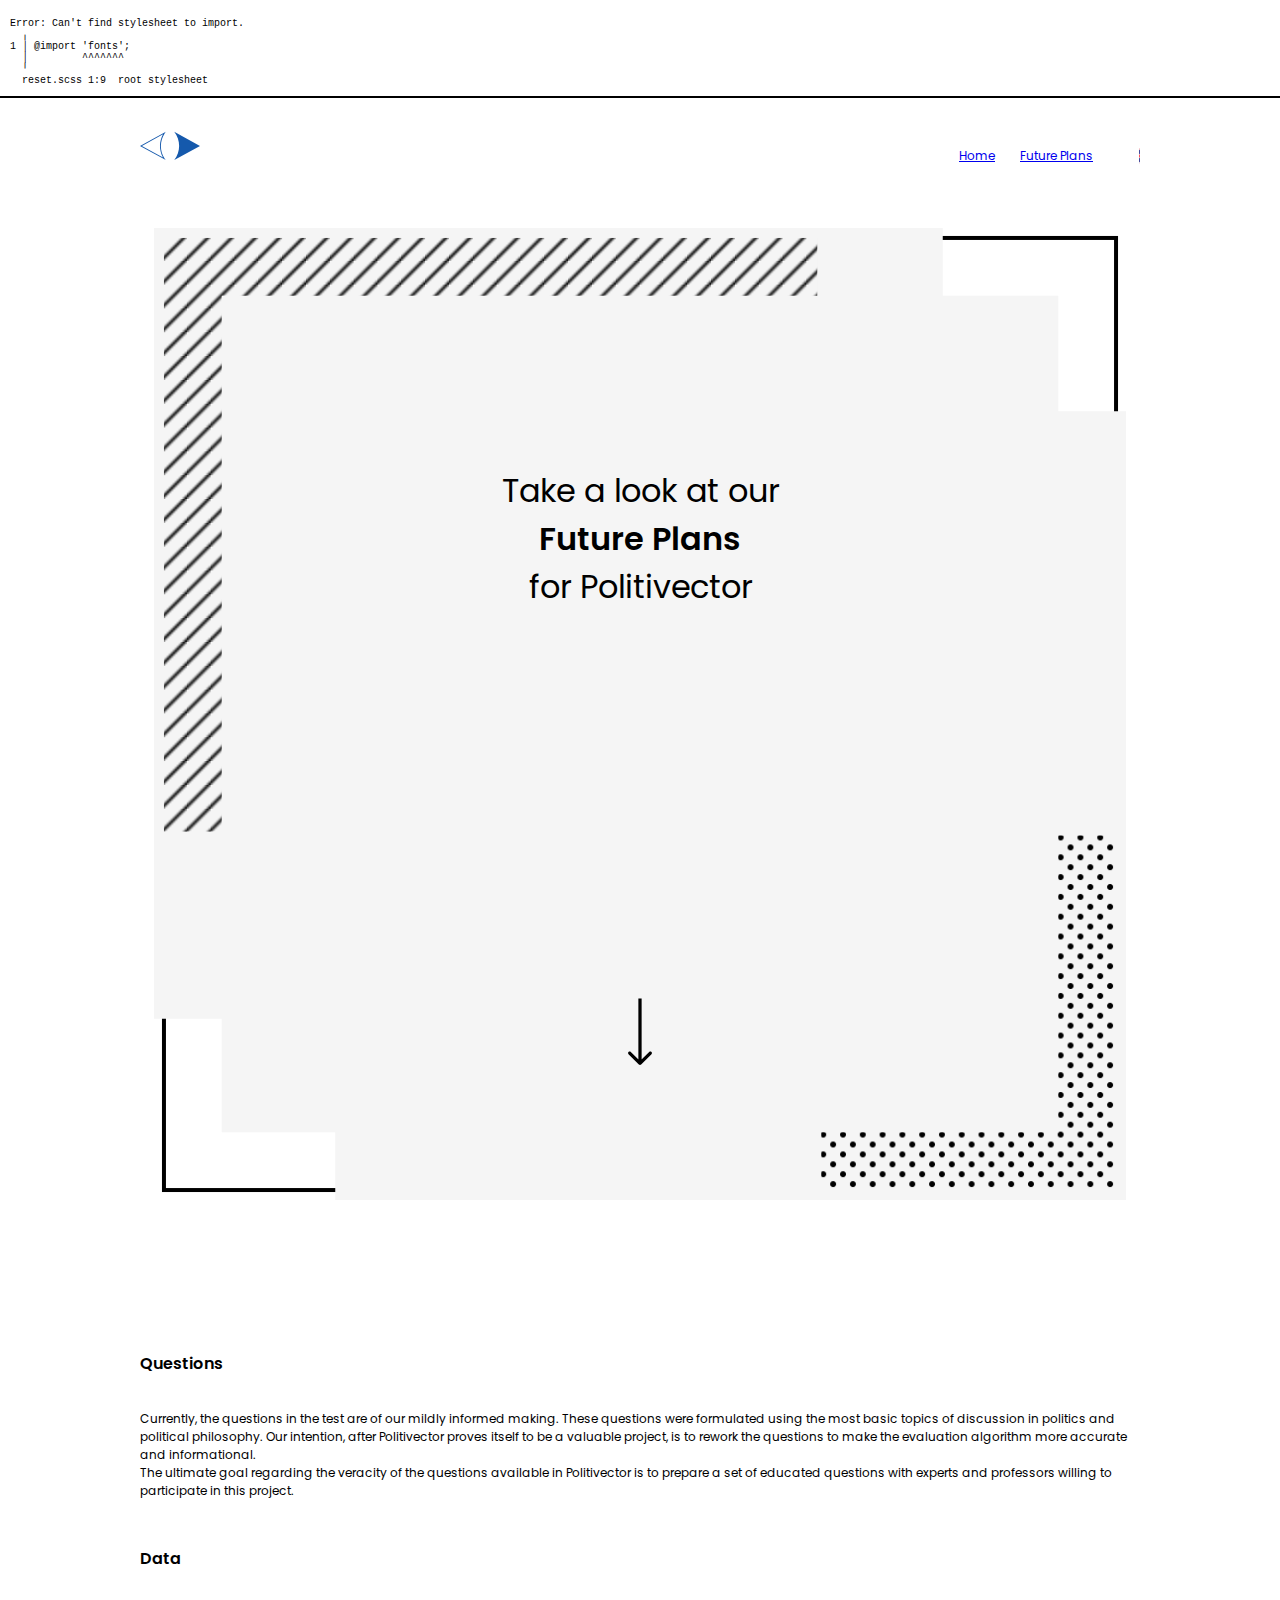
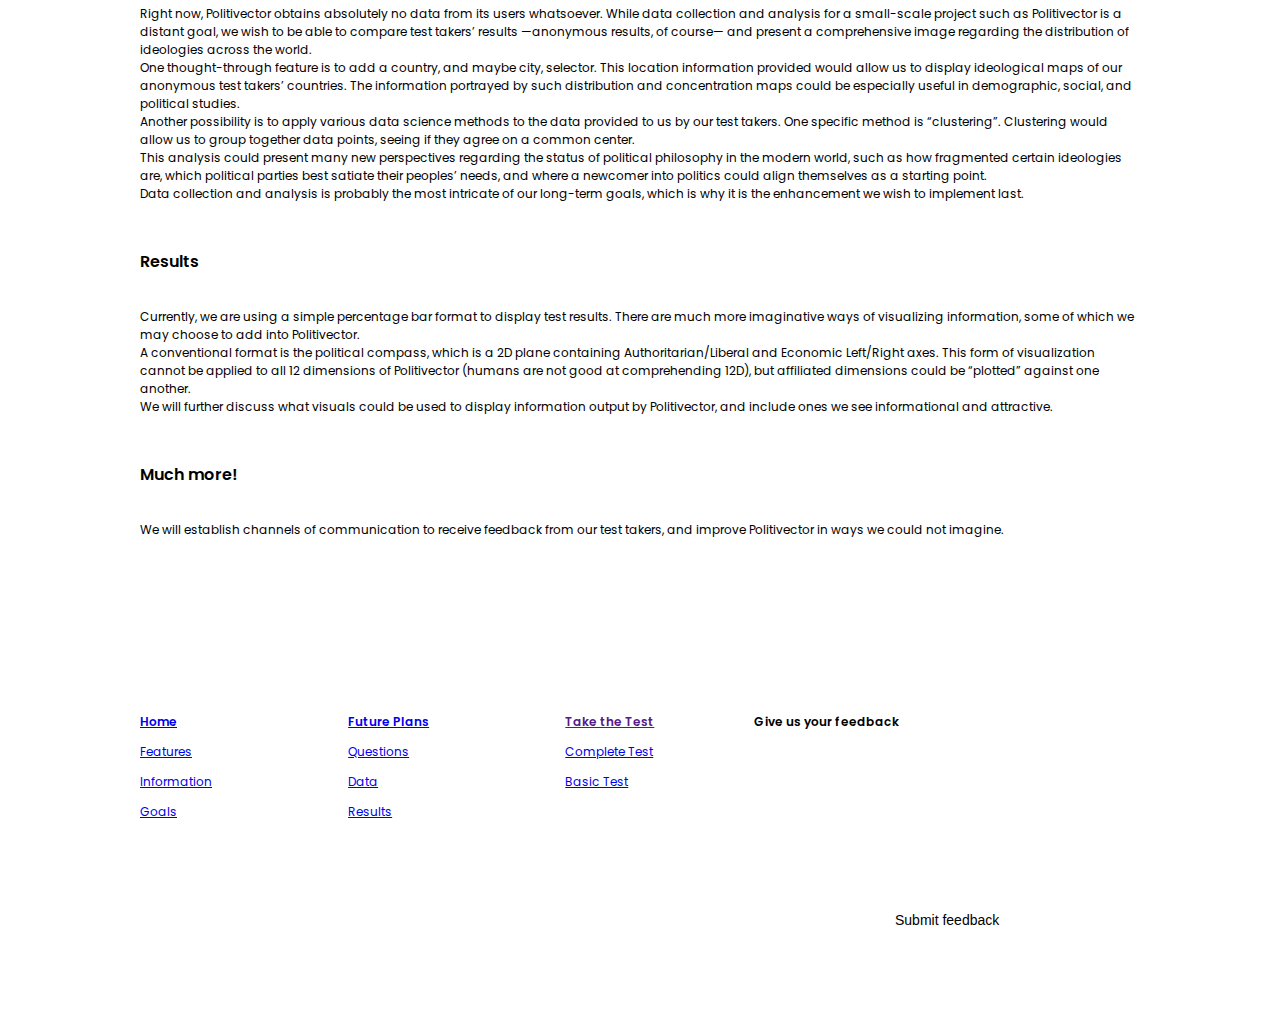
==== plans.html @ b2654b66 "Added HTML files" ====
<!DOCTYPE html>
<html lang="en">
<head>
    <meta charset="UTF-8">
    <title>Politivector</title>
    
    <link rel="stylesheet" href="reset.css">
    <link rel="stylesheet" href="fonts.css">
    <link rel="stylesheet" href="plans.css">
    
    <script src="/scripts/util.js" type="text/javascript"></script>
    <script src="/scripts/language.js" type="text/javascript"></script>
    <script src="/scripts/menu.js" type="text/javascript"></script>
    <script src="/scripts/footer.js" type="text/javascript"></script>
    <script src="/scripts/plans.js" type="text/javascript" defer></script>
</head>
<body>
    <div class="grid-container">
        <header id="nav"></header>
        <nav id="menu"></nav>
        <div id="banner"></div>
        <div id="content"></div>
    </div>
    <footer></footer>
</body>
</html>
---- fonts.css ----
@import url("https://fonts.googleapis.com/css2?family=Poppins:wght@400;600&display=swap");
:root {
  /* Font rules */
  --font-family: "Poppins", sans-serif;
  font-size: 62.5%;
  --fw-regular: 400;
  --fw-semibold: 600;
  color: var(--clr-text-primary);
  font-family: var(--font-family);
  --fs-nav: 1.0rem;
  --fs-body: 1.2rem;
  --fs-button: 1.2rem;
  --fs-quaternary: 1.4rem;
  --fs-tertiary: 1.6rem;
  --fs-secondary: 1.4rem;
  --fs-primary: 2.1rem;
  --fs-404: 9.0rem;
}
@media screen and (min-width: 370px) {
  :root {
    --fs-nav: 1.2rem;
    --fs-body: 1.35rem;
    --fs-button: 1.35rem;
    --fs-quaternary: 1.6rem;
    --fs-tertiary: 1.8rem;
    --fs-secondary: 1.6rem;
    --fs-primary: 2.5rem;
    --fs-404: 9.0rem;
  }
}
@media screen and (min-width: 400px) {
  :root {
    --fs-nav: 1.2rem;
    --fs-body: 1.5rem;
    --fs-button: 1.5rem;
    --fs-quaternary: 1.8rem;
    --fs-tertiary: 2.1rem;
    --fs-secondary: 1.75rem;
    --fs-primary: 2.75rem;
    --fs-404: 9.0rem;
  }
}
@media screen and (min-width: 750px) {
  :root {
    --fs-nav: 1.2rem;
    --fs-body: 1.2rem;
    --fs-button: 1.4rem;
    --fs-quaternary: 1.6rem;
    --fs-tertiary: 1.8rem;
    --fs-secondary: 1.6rem;
    --fs-primary: 3.2rem;
    --fs-404: 9.0rem;
  }
}

.semi-bold {
  font-weight: var(--fw-semibold);
}

.section-title {
  font-size: var(--fs-tertiary);
}

/*# sourceMappingURL=fonts.css.map */
---- plans.css ----
@import "/stylesheets/buttons.css";
@import "/stylesheets/footer.css";
@import "/stylesheets/menu.css";
@import "/stylesheets/nav.css";
@import "/stylesheets/plans/banner.css";
@import "/stylesheets/plans/content.css";
body {
  margin: 8px 0 0;
}

.grid-container {
  top: 0;
  margin-left: auto;
  margin-right: auto;
  width: 90%;
  max-width: 1000px;
  display: grid;
  grid-template-columns: 20% 20% 20% 20% 20%;
}

#nav,
#menu,
#banner,
#content {
  grid-column: 1/span 5;
}

#nav {
  order: 0;
  height: 10vh;
  min-height: 50px;
  max-height: 75px;
}

#menu {
  overflow: clip;
  order: 1;
  transition: height 300ms ease-in-out;
}

#banner {
  order: 2;
  height: 80vh;
  min-height: 200px;
  max-height: 700px;
  margin: 2.5vh 0 7.5vh 0;
  background: url("/assets/plans/mobile/banner.svg") center no-repeat;
  background-size: contain;
}

#content {
  order: 3;
  height: auto;
  margin-bottom: 10vh;
}

footer {
  height: 80vh;
  min-height: 300px;
  max-height: 600px;
}

@media screen and (min-width: 50em) {
  #nav {
    grid-column: 1/span 1;
    height: 10vh;
  }
  #menu {
    grid-column: 2/span 4;
    height: 10vh;
    min-height: 50px;
    max-height: 75px;
    transition: none;
  }
  #banner {
    grid-column: 1/span 5;
    height: 70vh;
    margin: 5vh 0 15vh 0;
    background-image: url("/assets/plans/desktop/banner.svg");
  }
  footer {
    height: auto;
  }
}

/*# sourceMappingURL=plans.css.map */
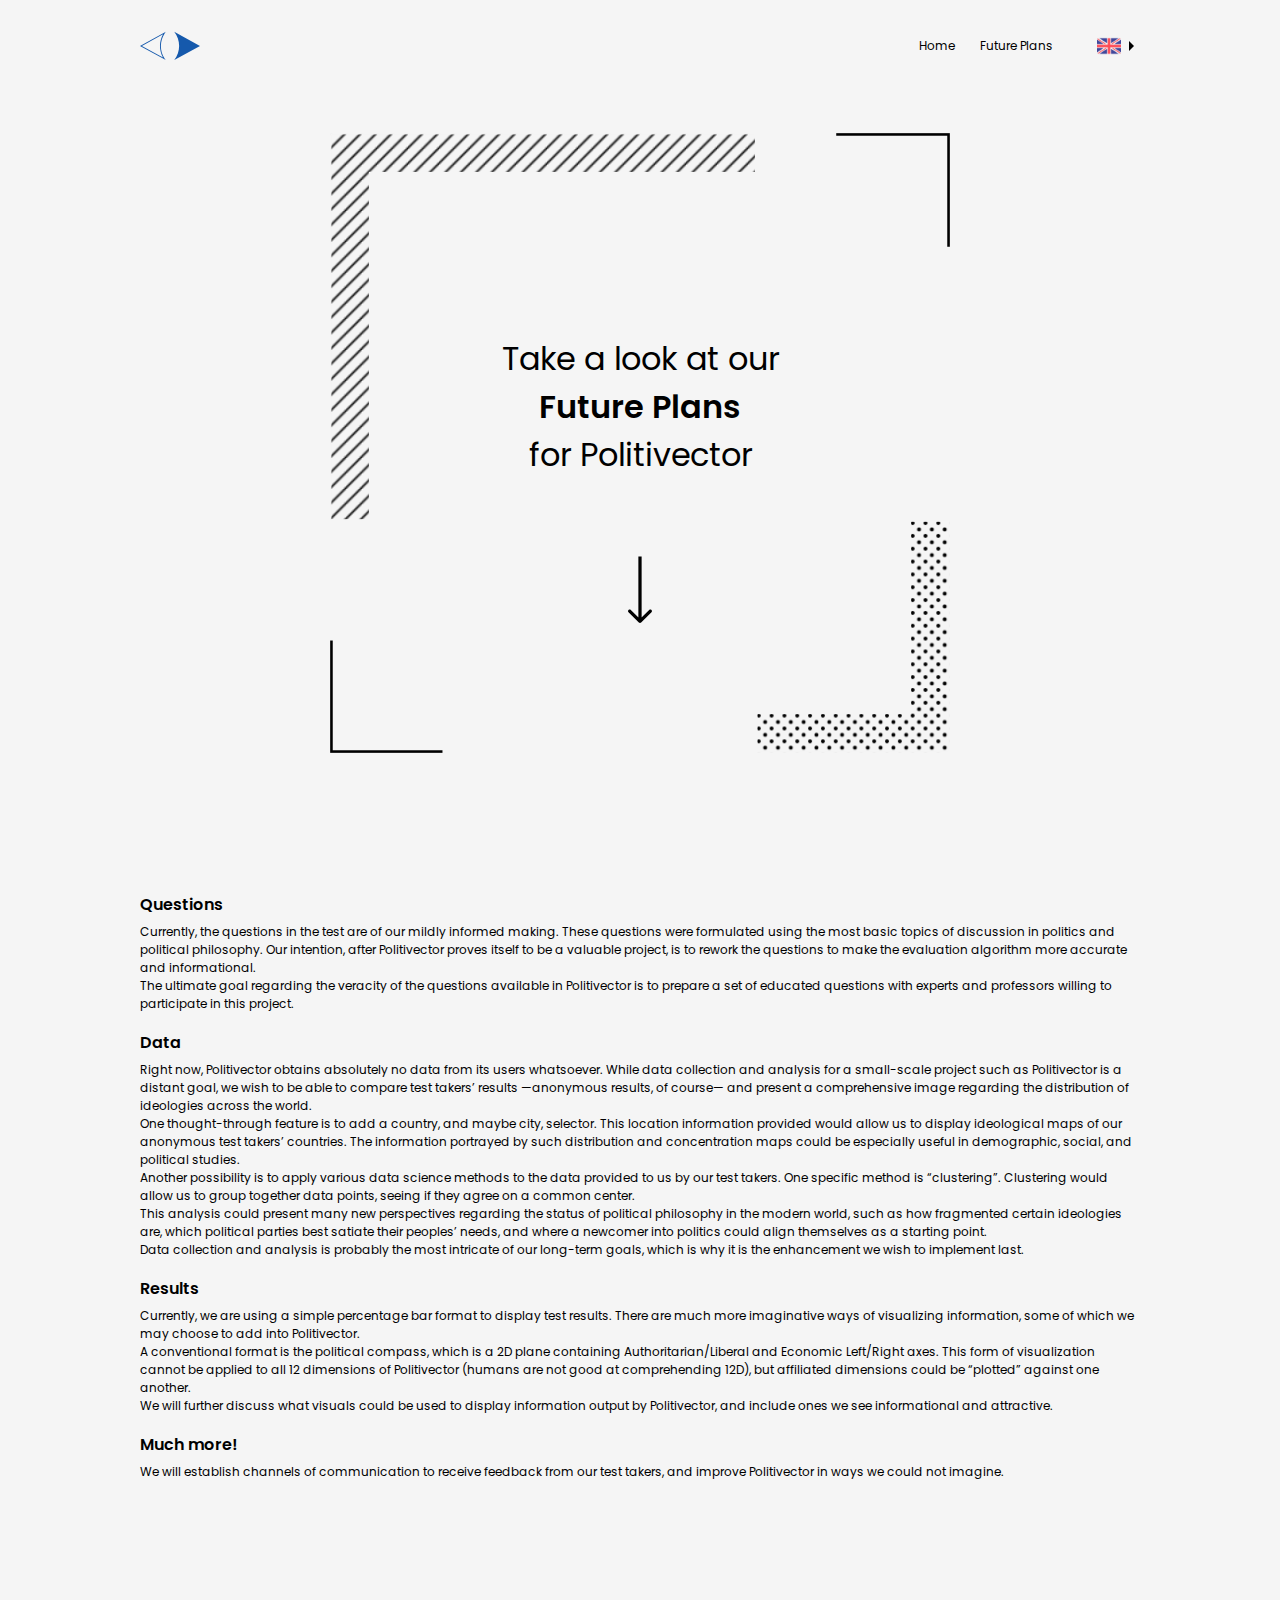
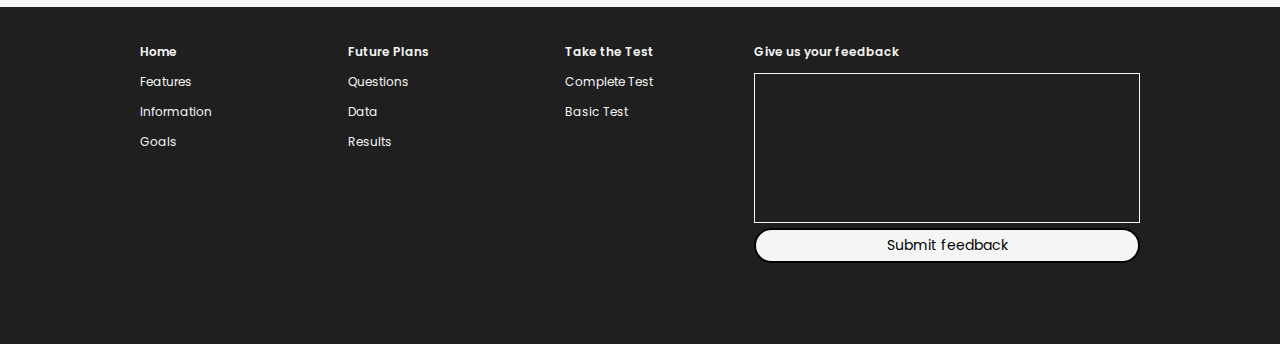
==== commit 19ec0b7a: "Changed file structure" ====
--- a/plans.html
+++ b/plans.html
@@ -4,9 +4,9 @@
     <meta charset="UTF-8">
     <title>Politivector</title>
     
-    <link rel="stylesheet" href="reset.css">
-    <link rel="stylesheet" href="fonts.css">
-    <link rel="stylesheet" href="plans.css">
+    <link rel="stylesheet" href="stylesheets/reset.css">
+    <link rel="stylesheet" href="stylesheets/fonts.css">
+    <link rel="stylesheet" href="/stylesheets/plans/plans.css">
     
     <script src="/scripts/util.js" type="text/javascript"></script>
     <script src="/scripts/language.js" type="text/javascript"></script>
--- a/stylesheets/fonts.css
+++ b/stylesheets/fonts.css
@@ -0,0 +1,64 @@
+@import url("https://fonts.googleapis.com/css2?family=Poppins:wght@400;600&display=swap");
+:root {
+  /* Font rules */
+  --font-family: "Poppins", sans-serif;
+  font-size: 62.5%;
+  --fw-regular: 400;
+  --fw-semibold: 600;
+  color: var(--clr-text-primary);
+  font-family: var(--font-family);
+  --fs-nav: 1.0rem;
+  --fs-body: 1.2rem;
+  --fs-button: 1.2rem;
+  --fs-quaternary: 1.4rem;
+  --fs-tertiary: 1.6rem;
+  --fs-secondary: 1.4rem;
+  --fs-primary: 2.1rem;
+  --fs-404: 9.0rem;
+}
+@media screen and (min-width: 370px) {
+  :root {
+    --fs-nav: 1.2rem;
+    --fs-body: 1.35rem;
+    --fs-button: 1.35rem;
+    --fs-quaternary: 1.6rem;
+    --fs-tertiary: 1.8rem;
+    --fs-secondary: 1.6rem;
+    --fs-primary: 2.5rem;
+    --fs-404: 9.0rem;
+  }
+}
+@media screen and (min-width: 400px) {
+  :root {
+    --fs-nav: 1.2rem;
+    --fs-body: 1.5rem;
+    --fs-button: 1.5rem;
+    --fs-quaternary: 1.8rem;
+    --fs-tertiary: 2.1rem;
+    --fs-secondary: 1.75rem;
+    --fs-primary: 2.75rem;
+    --fs-404: 9.0rem;
+  }
+}
+@media screen and (min-width: 750px) {
+  :root {
+    --fs-nav: 1.2rem;
+    --fs-body: 1.2rem;
+    --fs-button: 1.4rem;
+    --fs-quaternary: 1.6rem;
+    --fs-tertiary: 1.8rem;
+    --fs-secondary: 1.6rem;
+    --fs-primary: 3.2rem;
+    --fs-404: 9.0rem;
+  }
+}
+
+.semi-bold {
+  font-weight: var(--fw-semibold);
+}
+
+.section-title {
+  font-size: var(--fs-tertiary);
+}
+
+/*# sourceMappingURL=fonts.css.map */
--- a/stylesheets/plans/plans.css
+++ b/stylesheets/plans/plans.css
@@ -0,0 +1,86 @@
+@import "/stylesheets/components/buttons.css";
+@import "/stylesheets/components/footer.css";
+@import "/stylesheets/components/menu.css";
+@import "/stylesheets/components/nav.css";
+@import "/stylesheets/plans/banner.css";
+@import "/stylesheets/plans/content.css";
+body {
+  margin: 8px 0 0;
+}
+
+.grid-container {
+  top: 0;
+  margin-left: auto;
+  margin-right: auto;
+  width: 90%;
+  max-width: 1000px;
+  display: grid;
+  grid-template-columns: 20% 20% 20% 20% 20%;
+}
+
+#nav,
+#menu,
+#banner,
+#content {
+  grid-column: 1/span 5;
+}
+
+#nav {
+  order: 0;
+  height: 10vh;
+  min-height: 50px;
+  max-height: 75px;
+}
+
+#menu {
+  overflow: clip;
+  order: 1;
+  transition: height 300ms ease-in-out;
+}
+
+#banner {
+  order: 2;
+  height: 80vh;
+  min-height: 200px;
+  max-height: 700px;
+  margin: 2.5vh 0 7.5vh 0;
+  background: url("/assets/plans/mobile/banner.svg") center no-repeat;
+  background-size: contain;
+}
+
+#content {
+  order: 3;
+  height: auto;
+  margin-bottom: 10vh;
+}
+
+footer {
+  height: 80vh;
+  min-height: 300px;
+  max-height: 600px;
+}
+
+@media screen and (min-width: 50em) {
+  #nav {
+    grid-column: 1/span 1;
+    height: 10vh;
+  }
+  #menu {
+    grid-column: 2/span 4;
+    height: 10vh;
+    min-height: 50px;
+    max-height: 75px;
+    transition: none;
+  }
+  #banner {
+    grid-column: 1/span 5;
+    height: 70vh;
+    margin: 5vh 0 15vh 0;
+    background-image: url("/assets/plans/desktop/banner.svg");
+  }
+  footer {
+    height: auto;
+  }
+}
+
+/*# sourceMappingURL=plans.css.map */
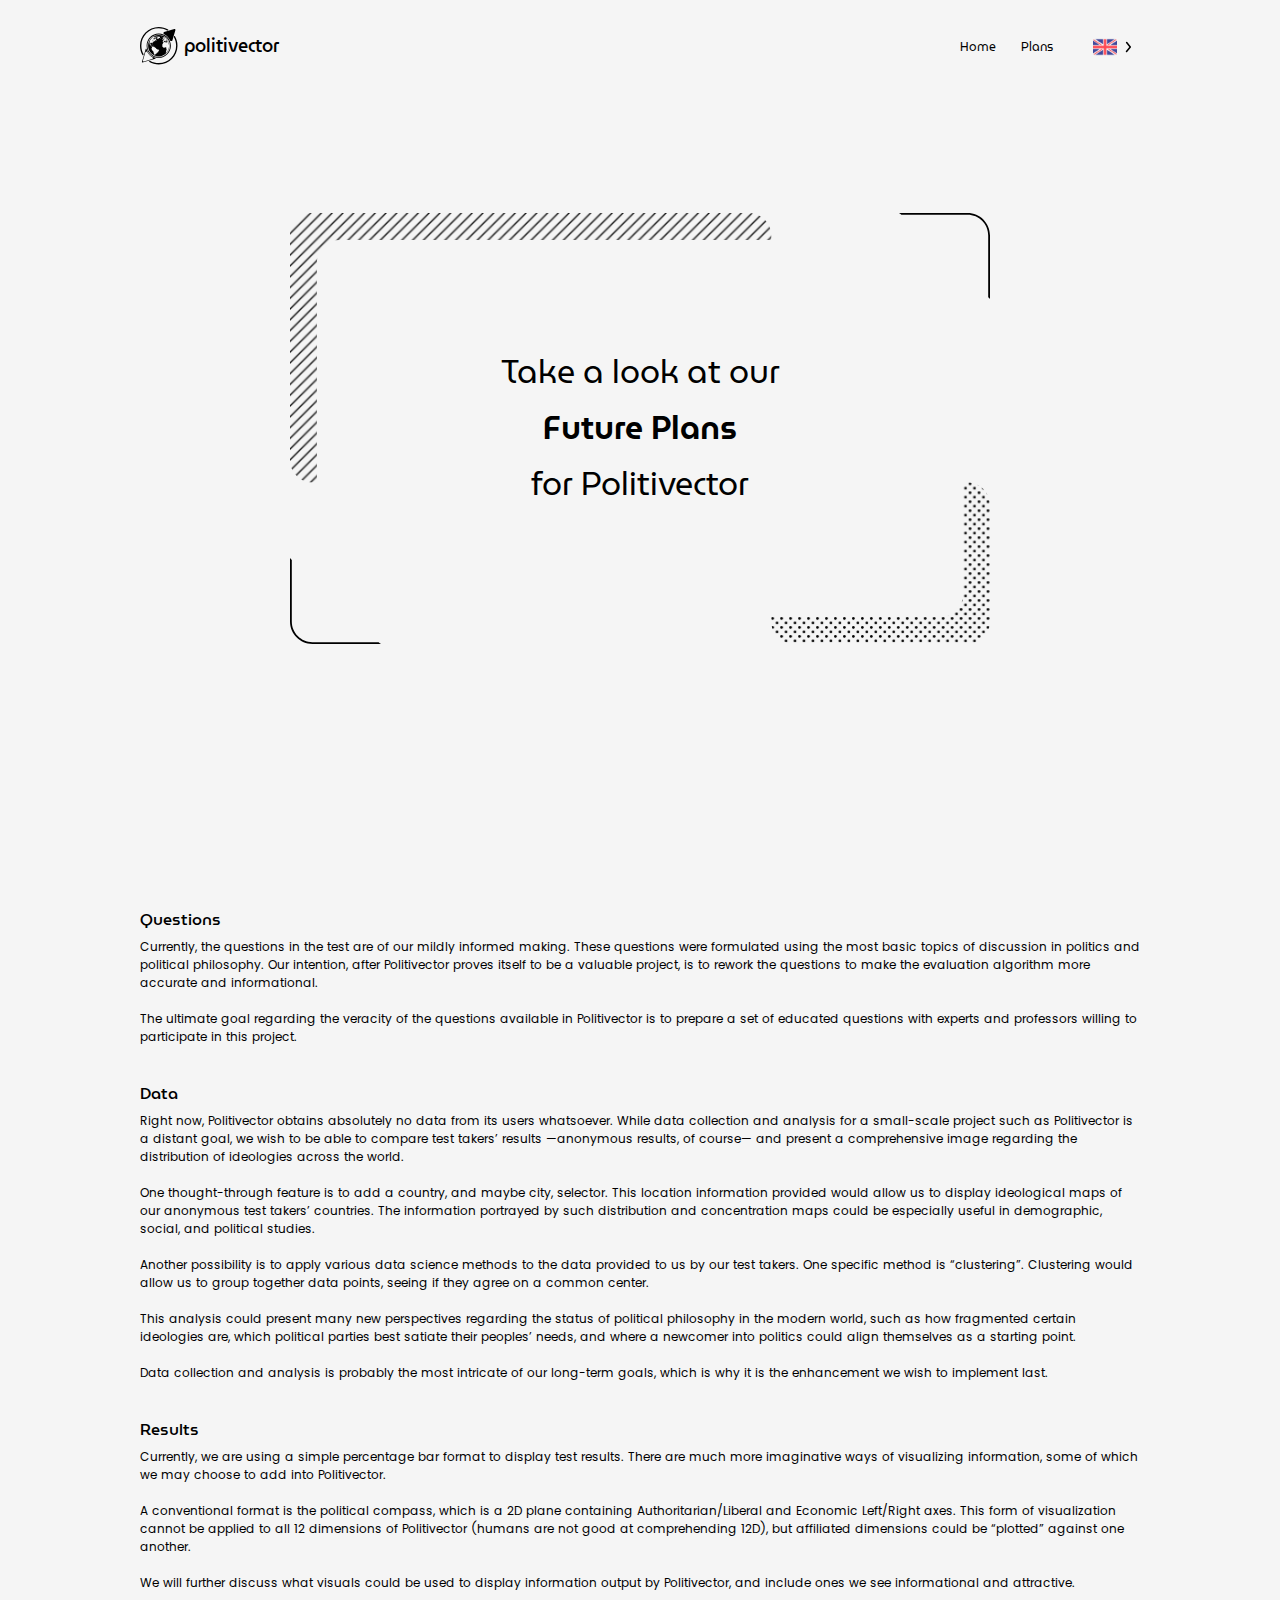
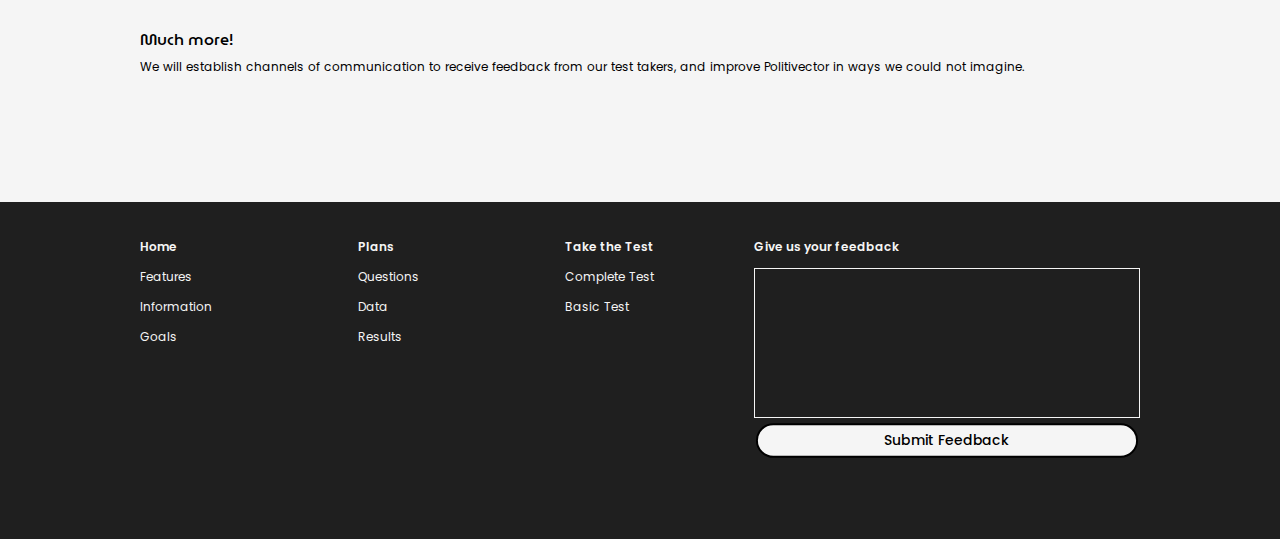
==== commit 4422f569: "added plans.html" ====
--- a/plans.html
+++ b/plans.html
@@ -4,23 +4,210 @@
     <meta charset="UTF-8">
     <title>Politivector</title>
     
-    <link rel="stylesheet" href="stylesheets/reset.css">
-    <link rel="stylesheet" href="stylesheets/fonts.css">
+    <link rel="stylesheet" href="/stylesheets/reset.css">
+    <link rel="stylesheet" href="/stylesheets/fonts.css">
     <link rel="stylesheet" href="/stylesheets/plans/plans.css">
     
-    <script src="/scripts/util.js" type="text/javascript"></script>
-    <script src="/scripts/language.js" type="text/javascript"></script>
-    <script src="/scripts/menu.js" type="text/javascript"></script>
-    <script src="/scripts/footer.js" type="text/javascript"></script>
-    <script src="/scripts/plans.js" type="text/javascript" defer></script>
+    <script src="_scripts/_menu.js" defer></script>
+    <script src="_scripts/_language.js" defer></script>
+    <script src="_scripts/_variant_font.js" defer></script>
 </head>
 <body>
     <div class="grid-container">
-        <header id="nav"></header>
-        <nav id="menu"></nav>
-        <div id="banner"></div>
-        <div id="content"></div>
+        <header id="nav">
+            <div id="logo-container">
+                <svg id="home-icon" viewBox="0 0 275 275" fill="var(--clr-text-primary)"
+                     xmlns="http://www.w3.org/2000/svg">
+                    <g id="rim">
+                        <path d="M274.854 137.427C274.854 213.326 213.326 274.854 137.427 274.854C112.43 274.854 88.9926 268.18 68.7981 256.517C65.851 254.815 66.4813 250.524 69.7489 249.573L72.794 248.686C73.8338 248.383 74.9503 248.518 75.8983 249.042C94.1391 259.119 115.113 264.854 137.427 264.854C207.803 264.854 264.854 207.803 264.854 137.427C264.854 115.062 259.092 94.0434 248.973 75.7735C248.447 74.8247 248.312 73.7065 248.615 72.6651L249.5 69.6244C250.451 66.3586 254.739 65.7264 256.443 68.6701C268.152 88.8935 274.854 112.378 274.854 137.427Z"
+                        />
+                        <path d="M25.149 204.878C24.1967 208.148 19.8997 208.776 18.2017 205.822C6.6223 185.681 0 162.327 0 137.427C0 61.5281 61.5281 0 137.427 0C162.38 0 185.78 6.65047 205.951 18.2756C208.9 19.9758 208.272 24.2697 205.002 25.2215L201.954 26.1091C200.915 26.4115 199.8 26.2777 198.853 25.7555C180.636 15.7138 159.699 10 137.427 10C67.051 10 10 67.051 10 137.427C10 159.648 15.6877 180.54 25.6866 198.728C26.2069 199.674 26.3399 200.788 26.0379 201.825L25.149 204.878Z"
+                        />
+                        <path fill-rule="evenodd" clip-rule="evenodd"
+                              d="M48.5915 162.725C47.6687 159.499 42.2728 159.198 41.3348 162.419L13.811 256.95C13.1337 259.276 15.2913 261.434 17.6175 260.756L112.014 233.272C115.227 232.336 114.939 226.981 111.724 226.051C81.283 217.243 57.309 193.204 48.5915 162.725ZM29.0572 252.948C24.5116 254.272 20.2956 250.056 21.6191 245.51L39.2903 184.818C40.9577 179.091 49.8751 178.775 52.7611 183.995C61.5462 199.884 74.6709 213.036 90.5382 221.856C95.7418 224.748 95.414 233.628 89.698 235.292L29.0572 252.948Z"
+                        />
+                        <path d="M237.465 98.3105C235.632 104.606 223.774 104.302 220.993 98.3644C211.834 78.807 196.025 62.985 176.477 53.8084C170.558 51.0296 170.274 39.2986 176.552 37.4705L251.969 15.5118C256.515 14.1883 260.731 18.4043 259.407 22.9499L237.465 98.3105Z"
+                        />
+                    </g>
+                    <path d="M178.393 79.4685C178.355 79.4379 178.419 79.354 178.536 79.2819C178.652 79.2098 178.782 79.2028 178.825 79.2663C178.867 79.3297 179.183 79.5042 179.526 79.6538C179.98 79.8517 180.147 80.0083 180.138 80.2279C180.132 80.3941 180.093 80.4476 180.053 80.3465C180.012 80.2457 179.846 80.163 179.683 80.163C179.446 80.163 178.875 79.8555 178.393 79.4685Z"
+                    />
+                    <path d="M181.316 80.7503C181.24 80.7503 181.178 80.6842 181.178 80.6035C181.178 80.5227 181.281 80.4567 181.406 80.4567C181.532 80.4567 181.594 80.5227 181.545 80.6035C181.495 80.6842 181.392 80.7503 181.316 80.7503Z"
+                    />
+                    <path d="M183.485 82.2177C183.387 82.2172 183.108 82.0544 182.866 81.8559C182.399 81.4733 182.535 81.3733 183.144 81.651C183.542 81.8321 183.774 82.2188 183.485 82.2177Z"
+                    />
+                    <path d="M179.817 81.8666C179.768 81.9154 179.641 81.9207 179.535 81.8782C179.418 81.8314 179.453 81.7966 179.624 81.7896C179.779 81.7832 179.865 81.8179 179.817 81.8666Z"
+                    />
+                    <path d="M200.534 99.4321C200.442 99.3407 200.417 99.1499 200.477 99.0013C200.574 98.7614 200.598 98.7699 200.72 99.0862C200.875 99.4887 200.775 99.6737 200.534 99.4321Z"
+                    />
+                    <path d="M202.219 99.9772C202.142 100.061 201.289 99.1634 201.29 98.9994C201.291 98.9345 201.514 99.1126 201.786 99.3952C202.059 99.6778 202.254 99.9397 202.219 99.9772Z"
+                    />
+                    <path d="M197.326 101.744C197.245 101.744 197.179 101.645 197.179 101.524C197.179 101.22 197.317 101.248 197.639 101.62C197.97 102.002 197.988 102.185 197.693 102.185C197.572 102.185 197.473 102.086 197.473 101.964C197.473 101.843 197.407 101.744 197.326 101.744Z"
+                    />
+                    <path d="M197.326 103.359C197.245 103.359 197.179 103.293 197.179 103.212C197.179 103.132 197.245 103.065 197.326 103.065C197.407 103.065 197.473 103.132 197.473 103.212C197.473 103.293 197.407 103.359 197.326 103.359Z"
+                    />
+                    <path d="M181.111 112.168C180.785 112.168 180.755 112.135 180.915 111.954C181.127 111.714 181.35 111.731 181.438 111.993C181.472 112.098 181.343 112.168 181.111 112.168Z"
+                    />
+                    <path d="M203.74 112.275C203.703 112.418 203.67 112.337 203.667 112.094C203.664 111.852 203.694 111.735 203.735 111.835C203.775 111.934 203.777 112.132 203.74 112.275Z"
+                    />
+                    <path d="M199.69 113.783C199.46 113.783 199.48 112.503 199.711 112.42C199.992 112.32 200.016 112.407 199.845 112.898C199.758 113.147 199.724 113.448 199.77 113.567C199.816 113.685 199.78 113.783 199.69 113.783Z"
+                    />
+                    <path d="M183.307 113.289C182.98 113.616 182.646 113.532 182.646 113.122C182.646 112.866 182.726 112.755 182.91 112.755C183.327 112.755 183.547 113.049 183.307 113.289Z"
+                    />
+                    <path d="M184.771 113.583C184.343 113.385 184.315 113.224 184.664 112.959C184.966 112.73 185.728 112.689 185.728 112.902C185.728 112.983 185.625 113.049 185.5 113.049C185.374 113.049 185.313 113.118 185.365 113.202C185.418 113.286 185.386 113.444 185.296 113.553C185.167 113.708 185.054 113.714 184.771 113.583Z"
+                    />
+                    <path d="M195.918 114.662C195.838 114.742 195.716 114.651 195.615 114.436C195.425 114.034 195.574 113.954 195.863 114.303C195.976 114.438 195.997 114.583 195.918 114.662Z"
+                    />
+                    <path d="M195.52 137.173C195.079 136.824 194.941 136.439 195.13 136.087C195.353 135.67 195.713 135.743 195.903 136.245C196.032 136.589 196.158 136.685 196.477 136.685C196.815 136.685 196.885 136.749 196.885 137.052C196.885 137.26 196.801 137.419 196.69 137.419C196.583 137.419 196.407 137.582 196.301 137.781C196.088 138.179 195.858 138.145 195.858 137.715C195.858 137.564 195.706 137.32 195.52 137.173Z"
+                    />
+                    <path d="M210.971 143.438C210.906 143.075 210.848 142.629 210.842 142.447C210.836 142.266 210.898 142.117 210.978 142.117C211.064 142.117 211.117 142.533 211.107 143.108C211.089 144.078 211.086 144.085 210.971 143.438Z"
+                    />
+                    <path d="M208.194 147.891C208.191 147.716 208.229 147.469 208.278 147.341C208.384 147.065 208.632 147.03 208.624 147.292C208.621 147.393 208.525 147.641 208.409 147.843C208.208 148.194 208.199 148.196 208.194 147.891Z"
+                    />
+                    <path d="M207.675 150.433C207.447 150.661 207.39 150.531 207.544 150.13C207.645 149.868 207.896 149.815 207.896 150.055C207.896 150.142 207.796 150.312 207.675 150.433Z"
+                    />
+                    <path d="M207.015 152.761C207.095 152.711 207.171 152.492 207.184 152.275L207.206 151.88L207.269 152.304C207.308 152.565 207.243 152.815 207.1 152.959C206.96 153.098 206.868 153.123 206.868 153.021C206.868 152.928 206.934 152.811 207.015 152.761Z"
+                    />
+                    <path d="M206.698 156.854C206.792 156.126 206.868 155.25 206.868 154.908C206.868 154.505 206.923 154.319 207.024 154.381C207.121 154.441 207.172 155.074 207.16 156.042C207.148 156.902 207.186 158.14 207.244 158.793C207.334 159.819 207.316 159.994 207.108 160.073C206.901 160.153 206.868 160.036 206.868 159.228C206.868 158.649 206.803 158.269 206.698 158.234C206.57 158.191 206.57 157.856 206.698 156.854Z"
+                    />
+                    <path d="M207.907 159C207.837 159 207.742 158.901 207.696 158.78C207.649 158.659 207.668 158.56 207.738 158.56C207.807 158.56 207.902 158.659 207.949 158.78C207.995 158.901 207.976 159 207.907 159Z"
+                    />
+                    <path d="M208.042 161.936C208.123 161.936 208.189 161.56 208.189 161.1C208.189 160.518 208.236 160.31 208.342 160.416C208.577 160.65 208.204 162.787 207.732 163.918C207.665 164.08 207.592 164.471 207.569 164.788C207.545 165.124 207.442 165.392 207.322 165.432C207.169 165.482 207.145 165.427 207.228 165.223C207.29 165.071 207.354 164.814 207.37 164.652C207.454 163.775 207.657 162.801 207.768 162.732C207.838 162.689 207.896 162.492 207.896 162.295C207.896 162.098 207.962 161.936 208.042 161.936Z"
+                    />
+                    <path d="M205.62 161.696C205.339 161.804 205.341 161.596 205.624 161.048C205.863 160.586 206.134 160.473 206.134 160.835C206.134 160.957 206.068 161.056 205.987 161.056C205.906 161.056 205.84 161.181 205.84 161.334C205.84 161.486 205.741 161.649 205.62 161.696Z"
+                    />
+                    <path d="M202.777 170.55C202.887 170.435 203.073 170.202 203.19 170.034C203.307 169.865 203.43 169.753 203.462 169.786C203.495 169.818 203.34 170.082 203.119 170.372C202.898 170.663 202.685 170.868 202.646 170.83C202.607 170.791 202.666 170.665 202.777 170.55Z"
+                    />
+                    <path d="M199.876 175.59C199.43 175.59 199.438 175.48 199.921 174.975C200.137 174.75 200.336 174.587 200.362 174.614C200.389 174.64 200.369 174.871 200.318 175.126C200.245 175.49 200.15 175.59 199.876 175.59Z"
+                    />
+                    <path d="M194.21 176.03C194.036 176.03 194.074 175.749 194.28 175.516C194.487 175.28 194.977 175.223 194.977 175.435C194.977 175.583 194.401 176.03 194.21 176.03Z"
+                    />
+                    <path d="M198.241 177.058C197.932 177.058 198.136 176.321 198.539 175.981C198.771 175.784 198.875 175.761 198.92 175.895C199.01 176.165 198.489 177.058 198.241 177.058Z"
+                    />
+                    <path d="M95.2776 78.4013C95.5773 78.4013 95.7998 78.2996 95.9196 78.1077C96.1642 77.716 96.2091 77.7371 96.153 78.2178C96.1086 78.5973 96.1388 78.6205 96.6563 78.6048C96.9591 78.5955 97.2068 78.6377 97.2068 78.6982C97.2068 78.803 96.8499 78.8993 95.7741 79.0852C95.5109 79.1307 95.2574 79.2298 95.2106 79.3055C95.1576 79.3913 95.061 79.3911 94.955 79.3051C94.8612 79.2292 94.663 79.1433 94.5144 79.1145C94.2558 79.0642 94.2565 79.048 94.5318 78.7316C94.715 78.5208 94.9849 78.4013 95.2776 78.4013Z"
+                    />
+                    <path d="M91.9219 90.0954C91.9219 89.5916 92.2883 88.6894 92.5711 88.4967C93.0805 88.1497 93.2682 88.6686 92.894 89.3895C92.7828 89.6038 92.6064 89.9609 92.5022 90.1829C92.2361 90.7498 91.9219 90.7024 91.9219 90.0954Z"
+                    />
+                    <path d="M92.6559 95.7885C92.9385 95.7421 93.5331 95.6144 93.9771 95.5049C95.3124 95.1754 95.4452 95.2299 95.4452 96.1077C95.4452 96.6343 95.4943 96.7526 95.7134 96.7526C95.9571 96.7526 95.9679 96.819 95.8321 97.4817C95.6706 98.2699 95.4324 98.4806 95.0899 98.1381C94.9331 97.9813 94.7082 97.9477 94.2782 98.0164C93.7826 98.0956 93.6835 98.0705 93.6835 97.8663C93.6835 97.3805 93.1668 97.0186 92.538 97.0642C92.2152 97.0873 91.862 97.0371 91.7531 96.9523C91.644 96.8676 91.4228 96.7504 91.2613 96.6918C91 96.5973 91.0321 96.5465 91.5549 96.2294C91.8779 96.0334 92.3733 95.8351 92.6559 95.7885Z"
+                    />
+                    <path d="M91.9218 100.244C91.9221 99.9949 92.8061 99.2688 93.5436 98.9121L93.5667 98.9009C94.1998 98.5948 94.3951 98.5004 94.5258 98.5565C94.5841 98.5814 94.6296 98.6363 94.6953 98.7156L94.7006 98.7219C94.837 98.8861 94.8042 98.9934 94.5441 99.2358C94.3634 99.4042 94.1267 99.542 94.0185 99.542C93.9102 99.542 93.5028 99.8558 93.1133 100.239C92.583 100.762 92.3824 101.082 92.3147 101.516C92.2067 102.211 91.7287 102.73 91.0778 102.86C90.6209 102.951 90.6007 102.936 90.6007 102.497C90.6007 102.244 90.6667 102.038 90.7475 102.038C90.8282 102.038 90.8943 101.918 90.8943 101.771C90.8943 101.624 91.1255 101.244 91.408 100.927C91.6905 100.609 91.9218 100.302 91.9218 100.244Z"
+                    />
+                    <path d="M95.164 99.7894C95.0764 99.7018 95.0047 99.4782 95.0047 99.2924C95.0047 98.7644 95.7523 98.8278 96.1993 99.3939C96.5396 99.8246 96.9132 99.9789 96.9132 99.6888C96.9132 99.4478 97.6084 99.5228 97.7049 99.7743C97.9647 100.452 97.5926 101.427 97.1404 101.253C96.9897 101.196 96.9058 100.954 96.8912 100.538C96.8774 100.141 96.8473 100.05 96.8101 100.291C96.7775 100.502 96.5233 100.895 96.2449 101.164C95.9664 101.434 95.7388 101.717 95.7388 101.792C95.7388 101.991 95.135 102.485 94.9967 102.4C94.9322 102.36 94.9407 102.114 95.0156 101.853C95.2029 101.2 95.1985 101.189 94.7845 101.268C94.3945 101.342 94.2716 101.097 94.6301 100.96C94.9663 100.831 95.3544 99.9798 95.164 99.7894Z"
+                    />
+                    <path d="M98.6509 102.301C99.1101 102.461 99.8492 102.375 99.8492 102.162C99.8492 102.087 99.9404 102.111 100.052 102.216C100.308 102.454 100.067 102.848 99.4781 103.153C98.9358 103.435 98.6818 103.412 98.3718 103.055C98.1818 102.836 97.9715 102.764 97.6206 102.798C97.2693 102.832 97.1334 102.785 97.1334 102.631C97.1334 102.331 98.1218 102.117 98.6509 102.301Z"
+                    />
+                    <path d="M94.234 103.436C94.5369 103.39 95.0158 103.296 95.2983 103.227C95.5809 103.159 95.8486 103.094 95.8929 103.084C95.9372 103.074 96.0459 103.138 96.1341 103.226C96.2501 103.342 96.3776 103.342 96.5949 103.225C96.8028 103.114 96.9246 103.112 96.9902 103.218C97.1307 103.446 96.7778 103.8 96.4108 103.8C96.2349 103.8 96.0283 103.859 95.9516 103.933C95.875 104.006 95.4819 104.083 95.0781 104.104C93.8817 104.165 93.6835 104.123 93.6835 103.806C93.6835 103.587 93.814 103.499 94.234 103.436Z"
+                    />
+                    <path d="M105.281 74.8779C105.2 74.8779 105.134 74.8118 105.134 74.731C105.134 74.6503 105.2 74.5842 105.281 74.5842C105.362 74.5842 105.428 74.6503 105.428 74.731C105.428 74.8118 105.362 74.8779 105.281 74.8779Z"
+                    />
+                    <path d="M138.752 70.3667C139.115 70.3667 139.264 70.3953 139.082 70.4304C138.9 70.4653 138.603 70.4653 138.421 70.4304C138.24 70.3953 138.388 70.3667 138.752 70.3667Z"
+                    />
+                    <path d="M111.96 75.9055C111.839 75.9055 111.74 75.8395 111.74 75.7587C111.74 75.678 111.839 75.6119 111.96 75.6119C112.081 75.6119 112.181 75.678 112.181 75.7587C112.181 75.8395 112.081 75.9055 111.96 75.9055Z"
+                    />
+                    <path fill-rule="evenodd" clip-rule="evenodd"
+                          d="M137.427 215.418C180.5 215.418 215.418 180.5 215.418 137.427C215.418 94.3534 180.5 59.4355 137.427 59.4355C94.3535 59.4355 59.4355 94.3534 59.4355 137.427C59.4355 180.5 94.3535 215.418 137.427 215.418ZM210.702 157.634C209.571 161.745 208.103 165.717 206.33 169.519C206.142 169.803 206.014 169.991 205.992 170.011C205.853 170.142 205.554 170.659 205.293 171.222C205.152 171.525 204.987 171.773 204.925 171.773C204.863 171.773 204.813 171.869 204.813 171.987C204.813 172.187 204.666 172.715 204.513 173.155C203.795 174.499 203.038 175.819 202.244 177.114L202.17 177.205C201.807 177.649 201.476 178.045 201.436 178.086C201.396 178.126 201.263 178.357 201.143 178.599C201.022 178.842 200.883 179.073 200.834 179.113C200.785 179.154 200.622 179.451 200.472 179.774C200.406 179.915 200.323 180.07 200.238 180.212C200.143 180.352 200.047 180.49 199.952 180.629L199.936 180.646C199.807 180.786 199.699 180.945 199.678 181.021C199.58 181.161 199.482 181.3 199.383 181.439C199.296 181.537 199.195 181.646 199.087 181.756C198.764 182.085 198.5 182.385 198.5 182.422C198.5 182.459 198.263 182.737 197.973 183.04C197.682 183.343 197.27 183.822 197.057 184.105C196.843 184.387 196.568 184.718 196.445 184.839C196.322 184.96 196.035 185.31 195.807 185.616C195.342 186.24 194.241 187.335 194.077 187.335C194.018 187.335 193.882 187.424 193.773 187.532C193.436 187.869 192.352 188.509 192.117 188.509C191.995 188.509 191.894 188.575 191.894 188.656C191.894 188.737 191.729 188.803 191.527 188.803C191.325 188.803 191.16 188.857 191.16 188.924C191.16 188.99 190.874 189.187 190.524 189.362C190.175 189.536 189.74 189.808 189.558 189.966C189.377 190.124 189.134 190.217 189.02 190.173C188.781 190.081 188.739 189.599 188.958 189.463C189.039 189.414 189.105 189.252 189.105 189.103C189.105 188.955 189.204 188.796 189.325 188.75C189.446 188.703 189.545 188.531 189.545 188.367C189.545 188.203 189.611 188.069 189.692 188.069C189.773 188.069 189.839 187.945 189.839 187.793C189.839 187.641 189.949 187.262 190.083 186.949C190.219 186.633 190.346 185.891 190.369 185.279C190.422 183.87 190.568 182.93 190.735 182.93C190.807 182.93 190.867 182.758 190.867 182.546C190.867 182.084 191.33 180.728 191.488 180.728C191.55 180.728 191.601 180.6 191.601 180.443C191.601 180.286 191.667 180.117 191.747 180.068C191.932 179.953 191.941 178.926 191.758 178.739C191.683 178.662 191.591 178.071 191.553 177.425C191.514 176.779 191.436 176.037 191.379 175.775C191.298 175.406 191.372 175.096 191.712 174.381C192.138 173.487 192.416 172.864 192.829 171.883L192.977 171.53C193.067 171.318 193.162 171.091 193.231 170.929C193.343 170.666 193.484 170.451 193.545 170.451C193.606 170.451 193.656 170.381 193.656 170.294C193.656 170.208 193.738 170.045 193.839 169.932C194.275 169.446 194.39 169.28 194.39 169.136C194.39 169.052 194.441 168.983 194.505 168.983C194.709 168.983 195.012 167.673 194.921 167.184C194.66 165.793 194.657 165.643 194.887 165.197C195.178 164.636 195.181 164.371 194.912 163.132C194.796 162.596 194.618 161.76 194.518 161.276C194.332 160.378 194.073 159.835 193.644 159.441C193.512 159.32 193.357 159.072 193.3 158.89C193.242 158.708 193.148 158.56 193.09 158.56C192.601 158.56 192.135 156.255 192.475 155.516C192.559 155.333 192.694 155.034 192.776 154.853C192.857 154.671 192.91 154.324 192.893 154.082C192.877 153.84 192.949 153.07 193.053 152.372C193.195 151.416 193.2 151.025 193.075 150.791C192.983 150.619 192.948 150.414 192.997 150.335C193.046 150.256 192.944 150.192 192.77 150.192C192.577 150.192 192.424 150.077 192.377 149.898C192.295 149.585 191.91 149.516 191.488 149.739C190.774 150.116 190.116 150.338 189.717 150.338C189.366 150.338 189.225 150.242 189.042 149.875C188.915 149.621 188.811 149.313 188.811 149.191C188.811 148.847 187.923 148.136 187.5 148.141C187.293 148.143 186.995 148.243 186.838 148.361C186.681 148.48 186.371 148.577 186.149 148.577C185.927 148.577 185.705 148.643 185.655 148.724C185.605 148.804 185.465 148.87 185.343 148.87C185.221 148.87 184.903 149.102 184.637 149.384C184.37 149.667 184.076 149.898 183.983 149.898C183.802 149.898 182.621 150.604 182.499 150.785C182.458 150.845 182.16 151.031 181.837 151.2C181.406 151.424 181.101 151.482 180.699 151.417C180.397 151.368 180.15 151.262 180.15 151.182C180.15 151.088 180.085 151.09 179.966 151.186C179.866 151.269 179.439 151.33 179.018 151.323C178.365 151.312 177.626 151.529 177.361 151.81C177.32 151.853 177.006 152.012 176.663 152.163C176.32 152.315 176.04 152.494 176.04 152.563C176.04 152.631 175.94 152.687 175.819 152.687C175.698 152.687 175.599 152.753 175.599 152.834C175.599 153.27 173.831 152.79 173.167 152.174C172.744 151.781 172.383 151.54 171.423 151.01C171.266 150.923 170.998 150.719 170.827 150.556C170.656 150.393 170.174 150.167 169.757 150.053C169.102 149.875 168.977 149.78 168.838 149.358C168.749 149.09 168.616 148.87 168.541 148.87C168.467 148.87 168.406 148.65 168.406 148.38C168.406 147.811 167.826 146.976 167.158 146.582C166.916 146.439 166.611 146.202 166.48 146.055C166.35 145.908 166.18 145.787 166.104 145.787C166.027 145.787 165.816 145.523 165.634 145.2C165.402 144.787 165.206 144.613 164.974 144.613C164.451 144.613 163.855 143.886 163.855 143.247C163.855 142.948 163.921 142.704 164.002 142.704C164.082 142.704 164.149 142.605 164.149 142.484C164.149 142.363 164.082 142.264 164.002 142.264C163.921 142.264 163.855 142.137 163.855 141.981C163.855 141.825 163.69 141.568 163.488 141.409C163.144 141.138 162.981 140.649 163.236 140.649C163.493 140.649 163.855 139.756 163.855 139.122C163.855 138.75 163.913 138.447 163.985 138.447C164.056 138.447 164.158 138.001 164.211 137.456C164.264 136.911 164.343 136.283 164.387 136.061C164.45 135.739 164.411 135.657 164.196 135.657C163.794 135.657 163.473 134.84 163.671 134.317C163.804 133.963 163.771 133.834 163.437 133.392C163.223 133.11 162.965 132.876 162.864 132.873C162.562 132.864 162.654 132.018 163.03 131.344C163.223 130.999 163.426 130.444 163.483 130.11C163.542 129.757 163.795 129.239 164.086 128.873C164.378 128.506 164.587 128.076 164.587 127.842C164.59 127.211 164.927 126.063 165.181 125.821C165.594 125.428 165.91 124.882 165.91 124.562C165.91 124.151 166.548 123.472 166.934 123.472C167.246 123.472 168.699 122.151 168.699 121.868C168.699 121.781 168.749 121.71 168.809 121.709C169.151 121.706 169.452 120.175 169.132 120.068C169.047 120.04 168.976 119.611 168.974 119.113C168.968 117.831 169.528 116.669 170.382 116.194C170.872 115.921 171.19 115.351 171.277 114.59C171.452 113.056 171.539 112.954 172.223 113.489C172.591 113.777 173.114 113.87 173.302 113.682C173.358 113.626 173.875 113.554 174.452 113.521C175.388 113.467 175.893 113.276 175.893 112.975C175.893 112.796 176.313 112.461 176.538 112.461C176.662 112.461 176.842 112.314 176.938 112.134C177.035 111.954 177.186 111.739 177.274 111.657C177.505 111.441 178.507 110.993 178.76 110.993C178.879 110.993 178.976 110.927 178.976 110.846C178.976 110.766 179.064 110.7 179.173 110.7C179.282 110.7 179.58 110.595 179.835 110.468C180.122 110.325 180.46 110.272 180.719 110.328C181.033 110.398 181.243 110.334 181.561 110.073C181.817 109.864 182.212 109.713 182.556 109.693C183.191 109.656 183.618 109.473 184.005 109.07C184.283 108.78 184.655 108.832 184.954 109.201C185.113 109.398 185.144 109.396 185.226 109.181C185.397 108.736 185.597 108.927 185.5 109.442C185.419 109.877 185.469 110.009 185.861 110.392C186.335 110.855 186.468 111.517 186.15 111.834C186.054 111.93 186.026 112.164 186.084 112.394C186.169 112.732 186.241 112.777 186.587 112.708C186.878 112.65 187.037 112.701 187.157 112.893C187.248 113.039 187.542 113.201 187.81 113.253L187.819 113.255C188.029 113.295 188.159 113.32 188.289 113.33C188.501 113.345 188.716 113.319 189.279 113.251L189.295 113.249C190.137 113.148 190.867 113.402 190.867 113.798C190.867 113.977 191.006 114.1 191.27 114.157C191.492 114.205 191.812 114.299 191.981 114.366C192.15 114.434 192.371 114.438 192.472 114.376C192.656 114.262 193.688 114.5 193.891 114.703C193.95 114.762 194.147 114.81 194.329 114.81C194.574 114.81 194.684 114.701 194.753 114.389C194.853 113.932 194.721 113.195 194.539 113.195C194.305 113.195 194.252 112.284 194.457 111.792C194.748 111.097 195.297 110.859 195.851 111.186C196.082 111.322 196.541 111.434 196.871 111.434C197.202 111.434 197.473 111.5 197.473 111.58C197.473 111.776 198.163 111.77 198.285 111.573C198.337 111.488 198.556 111.432 198.77 111.448C199.797 111.526 200.262 111.437 200.262 111.161C200.262 110.712 200.948 110.077 201.309 110.192C201.707 110.318 202.317 109.993 202.317 109.654C202.317 109.51 202.257 109.24 202.184 109.055C202.11 108.869 201.941 108.321 201.808 107.837C201.675 107.352 201.504 106.841 201.428 106.701C201.352 106.561 201.289 106.277 201.289 106.07C201.289 105.863 201.058 105.333 200.776 104.891C200.493 104.449 200.262 104.023 200.262 103.944C200.262 103.864 200.196 103.8 200.115 103.8C200.034 103.8 199.968 103.634 199.968 103.432C199.968 103.231 199.912 103.065 199.844 103.065C199.599 103.065 199.234 103.61 199.234 103.977C199.234 104.449 198.956 104.68 198.574 104.526C198.082 104.327 197.473 104.366 197.473 104.595C197.473 104.709 197.555 104.833 197.656 104.871C197.791 104.921 197.771 105.01 197.584 105.207C197.384 105.416 197.289 105.436 197.151 105.298C197.053 105.201 196.788 105.121 196.562 105.121C196.336 105.121 196.151 105.049 196.151 104.962C196.151 104.874 196.069 104.83 195.969 104.863C195.76 104.933 195.518 104.723 195.377 104.35C195.324 104.209 195.186 104.093 195.071 104.093C194.956 104.093 194.821 103.931 194.771 103.732C194.674 103.342 194.197 102.796 193.728 102.537C193.567 102.448 193.416 102.214 193.392 102.016C193.357 101.726 193.445 101.62 193.856 101.458C194.394 101.247 194.669 100.652 194.295 100.508C193.949 100.376 194.078 100.141 194.621 99.914C194.909 99.7936 195.106 99.6316 195.058 99.5541C195.01 99.4764 195.011 99.16 195.061 98.8508C195.182 98.0933 195.556 97.9224 196.656 98.1218C197.473 98.2699 197.497 98.2643 197.932 97.8292C198.321 97.4397 198.363 97.3197 198.274 96.8438C198.142 96.1447 197.376 95.3553 196.604 95.1239C196.274 95.0251 196.005 94.8889 196.005 94.8209C196.005 94.7529 195.872 94.6973 195.711 94.6973C195.549 94.6973 195.417 94.6312 195.417 94.5505C195.417 94.4697 195.214 94.4037 194.967 94.4037C194.529 94.4037 194.057 94.1 194.124 93.861C194.197 93.5956 193.765 92.6419 193.571 92.6419C193.429 92.6419 193.362 92.4721 193.362 92.1102C193.362 91.654 193.331 91.6043 193.142 91.7611C193.021 91.8616 192.922 92.13 192.922 92.3576C192.922 92.5853 192.856 92.8122 192.775 92.8621C192.694 92.9121 192.628 93.1017 192.628 93.2838C192.628 93.6731 193.511 94.5778 193.614 94.2935C193.719 94.0039 193.949 94.0798 193.949 94.4037C193.949 94.5651 193.883 94.6973 193.803 94.6973C193.722 94.6973 193.653 94.9451 193.65 95.2478L193.645 95.7984L193.32 95.4093C193.141 95.1954 192.864 94.9965 192.704 94.9674C192.513 94.9326 192.413 94.7965 192.411 94.5678C192.408 94.2523 192.341 94.2193 191.674 94.2022C191.089 94.1873 190.951 94.2281 190.996 94.4037C191.027 94.5248 191.099 94.8602 191.155 95.149C191.212 95.4378 191.317 95.7681 191.388 95.8831C191.46 95.998 191.527 96.3129 191.536 96.5829C191.546 96.8527 191.619 97.117 191.698 97.1702C191.915 97.3152 192.089 97.8124 192.052 98.184C192.034 98.3658 192.091 98.5143 192.177 98.5143C192.264 98.5143 192.335 98.6543 192.335 98.8253C192.335 99.1136 193.136 99.9748 193.409 99.9801C193.476 99.9814 193.626 100.078 193.743 100.196C193.93 100.382 193.919 100.429 193.659 100.568C193.496 100.655 193.362 100.857 193.362 101.015C193.362 101.254 193.261 101.304 192.775 101.304C192.12 101.304 191.399 101.822 191.751 102.04C191.853 102.103 191.895 102.264 191.844 102.396C191.771 102.589 191.692 102.606 191.456 102.479C191.226 102.356 191.16 102.366 191.16 102.524C191.16 102.779 191.654 103.359 191.872 103.359C191.962 103.359 192.077 103.524 192.127 103.726C192.202 104.025 192.31 104.093 192.703 104.093C193.113 104.093 193.211 104.163 193.348 104.555L193.363 104.599C193.477 104.925 193.52 105.048 193.478 105.093C193.451 105.123 193.389 105.121 193.289 105.121C193.168 105.121 193.069 105.187 193.069 105.268C193.069 105.348 193.128 105.414 193.202 105.414C193.275 105.414 193.302 105.54 193.262 105.693C193.222 105.846 193.261 106.106 193.349 106.27C193.493 106.54 193.467 106.568 193.081 106.557C192.791 106.549 192.595 106.435 192.47 106.2C192.368 106.01 192.197 105.855 192.09 105.855C191.979 105.855 191.894 105.695 191.894 105.488C191.894 105.286 191.812 105.119 191.711 105.116C191.61 105.114 191.131 104.751 190.646 104.31C190.162 103.87 189.65 103.471 189.509 103.424C189.368 103.378 189.212 103.179 189.163 102.982C189.113 102.786 189.014 102.625 188.942 102.625C188.87 102.625 188.811 102.488 188.811 102.321C188.811 101.916 188.554 101.68 187.852 101.441C187.532 101.332 187.204 101.197 187.123 101.142C187.042 101.087 186.596 100.964 186.132 100.869C185.668 100.774 185.178 100.585 185.043 100.45C184.866 100.274 184.781 100.256 184.738 100.386C184.692 100.523 184.627 100.516 184.469 100.359C184.354 100.244 184.26 100.108 184.26 100.056C184.26 99.9088 183.857 99.542 183.696 99.542C183.616 99.542 183.512 99.4595 183.465 99.3585C183.397 99.2117 183.362 99.2117 183.294 99.3585C183.149 99.6696 182.803 99.5617 182.706 99.175C182.609 98.7909 182.527 98.7501 182.144 98.8971C181.888 98.9953 181.826 99.6187 182.058 99.7622C182.139 99.8121 182.205 99.9767 182.205 100.128C182.205 100.434 182.922 101.01 183.302 101.01C183.437 101.01 183.841 101.318 184.202 101.694C184.802 102.321 184.919 102.38 185.585 102.393C186.162 102.405 186.36 102.476 186.543 102.737C186.675 102.926 186.926 103.065 187.133 103.065C187.332 103.065 187.609 103.124 187.749 103.195C187.889 103.266 188.185 103.41 188.408 103.514C188.63 103.617 188.811 103.803 188.811 103.927C188.811 104.102 188.772 104.113 188.635 103.976C188.538 103.879 188.307 103.8 188.121 103.8C187.835 103.8 187.784 103.876 187.784 104.303C187.784 104.714 187.845 104.815 188.114 104.854C188.35 104.887 188.457 105.015 188.491 105.304C188.518 105.544 188.466 105.708 188.363 105.708C188.183 105.708 187.35 104.837 187.346 104.644C187.344 104.583 187.216 104.534 187.06 104.534C186.904 104.534 186.678 104.434 186.557 104.313C186.436 104.192 186.174 104.093 185.975 104.093C185.776 104.093 185.575 103.994 185.528 103.873C185.478 103.742 185.257 103.653 184.982 103.653C184.549 103.653 183.365 103.124 183.257 102.882C183.23 102.821 183.12 102.772 183.012 102.772C182.652 102.772 181.957 102.282 181.62 101.79C181.373 101.43 181.177 101.304 180.865 101.304C180.633 101.304 180.444 101.233 180.444 101.147C180.444 100.83 179.784 101.078 179.736 101.413C179.71 101.594 179.575 101.825 179.435 101.926C179.295 102.028 179.091 102.332 178.982 102.602C178.802 103.043 178.737 103.084 178.328 103.007C177.268 102.808 177.128 102.794 176.884 102.864C176.742 102.905 176.627 103.033 176.627 103.149C176.627 103.264 176.561 103.359 176.48 103.359C176.226 103.359 176.32 103.945 176.627 104.274C177.053 104.732 176.997 104.941 176.26 105.627C175.882 105.979 175.599 106.374 175.599 106.55C175.599 106.72 175.534 106.88 175.454 106.907C175.375 106.934 175.268 107.26 175.217 107.632C175.135 108.234 175.167 108.346 175.511 108.666L175.898 109.024L175.602 109.342C175.27 109.698 175.227 109.975 175.467 110.215C175.585 110.333 175.544 110.404 175.319 110.475C175.148 110.529 174.901 110.784 174.77 111.04C174.472 111.622 174.322 111.722 173.745 111.725C172.984 111.729 171.782 112.357 171.782 112.752C171.782 112.871 171.666 112.905 171.452 112.847C171.27 112.799 171.077 112.758 171.021 112.757C170.966 112.756 170.884 112.638 170.839 112.495C170.793 112.352 170.526 112.112 170.245 111.96C169.825 111.734 169.695 111.718 169.508 111.873C169.19 112.137 167.944 112.229 167.976 111.986C168.077 111.213 167.948 110.865 167.452 110.572C167.057 110.339 166.938 110.173 166.938 109.853C166.938 109.624 167.007 109.367 167.093 109.282C167.266 109.109 166.993 107.176 166.795 107.176C166.733 107.176 166.6 106.883 166.5 106.525C166.4 106.167 166.226 105.838 166.114 105.795C165.853 105.696 165.846 105.121 166.106 105.121C166.213 105.121 166.381 104.972 166.479 104.789C166.646 104.476 166.758 104.455 168.439 104.417C169.42 104.395 170.302 104.311 170.4 104.23C170.497 104.149 170.633 104.093 170.703 104.105C170.772 104.118 171.135 104.12 171.51 104.11C172.012 104.098 172.217 104.026 172.291 103.836C172.43 103.476 171.9 101.304 171.672 101.304C171.571 101.304 171.489 101.173 171.489 101.013C171.489 100.825 171.359 100.689 171.122 100.63C170.92 100.579 170.755 100.479 170.755 100.407C170.755 100.335 170.691 100.276 170.614 100.276C170.537 100.276 170.309 100.111 170.107 99.909C169.766 99.5676 169.202 99.446 168.259 99.5106C168.062 99.524 167.672 98.9392 167.672 98.6319C167.672 98.5672 167.831 98.5143 168.027 98.5143C168.222 98.5143 168.406 98.4393 168.437 98.3476C168.477 98.2269 168.576 98.2329 168.795 98.3694C169.043 98.5242 169.179 98.5214 169.559 98.3536C170.106 98.1115 170.112 98.0808 169.712 97.6514C169.543 97.4694 169.453 97.2753 169.512 97.2201C169.572 97.1649 169.65 97.2023 169.686 97.3032C169.788 97.5894 170.601 97.531 170.708 97.2298C170.757 97.0885 170.962 96.8257 171.162 96.6457C171.451 96.3869 171.508 96.2275 171.439 95.8807C171.355 95.4627 171.612 94.9909 171.922 94.9909C172.122 94.9909 172.517 93.6121 172.362 93.4567C172.178 93.2729 172.183 92.9355 172.369 92.9355C172.45 92.9355 172.516 93.0346 172.516 93.1558C172.516 93.2769 172.582 93.376 172.663 93.376C172.744 93.376 172.81 93.2108 172.81 93.009C172.81 92.8071 172.744 92.6419 172.663 92.6419C172.36 92.6419 172.531 92.3502 172.887 92.2608C173.091 92.2096 173.326 92.04 173.41 91.8839C173.509 91.6994 173.655 91.6297 173.828 91.6847C174.323 91.8418 174.276 91.2631 173.744 90.6477C173.473 90.3332 173.25 90.0256 173.25 89.9642C173.25 89.9027 173.163 89.8525 173.058 89.8525C172.809 89.8525 172.134 89.1323 172.025 88.7514C171.97 88.5591 172.071 88.3094 172.318 88.0274C172.664 87.6325 172.707 87.6187 172.842 87.8605C172.923 88.0054 173.129 88.2629 173.299 88.4327C173.497 88.6314 173.592 88.8875 173.565 89.1503C173.528 89.4978 173.576 89.5589 173.882 89.5589C174.08 89.5589 174.328 89.6621 174.432 89.7884C174.599 89.9894 174.574 90.0057 174.23 89.9192C174.014 89.865 173.837 89.8797 173.837 89.9518C173.837 90.1459 174.643 90.5866 174.998 90.5866C175.167 90.5866 175.305 90.6526 175.305 90.7334C175.305 91.0072 175.637 90.882 175.985 90.4765C176.176 90.2545 176.333 90.0233 176.333 89.9626C176.333 89.902 176.399 89.8525 176.48 89.8525C176.561 89.8525 176.627 89.944 176.627 90.0556C176.627 90.3195 177.188 90.464 177.521 90.2858C177.664 90.2093 177.932 89.932 178.116 89.6693C178.633 88.935 178.758 88.8366 178.988 88.9827C179.103 89.0549 179.339 89.115 179.514 89.1163C179.793 89.1182 179.832 89.0382 179.832 88.463C179.832 87.9023 179.749 87.7191 179.257 87.197C178.941 86.8611 178.682 86.4624 178.682 86.3109C178.682 86.1594 178.616 86.0355 178.535 86.0355C178.454 86.0355 178.388 85.9364 178.388 85.8152C178.388 85.5351 178.691 85.5329 179.058 85.8105C179.801 86.373 179.971 85.6636 179.254 84.9932C178.764 84.5359 178.095 84.4172 178.095 84.7876C178.095 84.9087 178.029 85.0078 177.948 85.0078C177.747 85.0078 177.764 84.8127 177.985 84.5784C178.131 84.4227 178.131 84.3703 177.985 84.3166C177.737 84.2256 177.752 83.7144 178.011 83.4558C178.126 83.3405 178.423 83.2461 178.672 83.2461C179.087 83.2461 179.122 83.2066 179.122 82.7444C179.122 82.4686 179.205 82.213 179.306 82.1765C179.407 82.14 179.164 82.13 178.767 82.1542C178.31 82.182 177.998 82.2802 177.919 82.4213C177.851 82.544 177.71 82.7302 177.606 82.8351C177.503 82.94 177.376 83.1349 177.326 83.2681C177.271 83.4142 176.983 83.5525 176.6 83.6165C176.251 83.6747 175.925 83.7872 175.875 83.8665C175.817 83.9576 175.66 83.9446 175.447 83.8307C175.15 83.6712 175.139 83.6357 175.355 83.5147C175.489 83.4397 175.599 83.2986 175.599 83.2013C175.599 83.0432 174.763 82.2251 173.882 81.5218C173.662 81.3459 173.539 81.0543 173.494 80.6035C173.459 80.2401 173.322 79.6772 173.191 79.3526C172.941 78.7349 172.356 78.2204 172.254 78.5282C172.223 78.6199 172.105 78.6949 171.99 78.6949C171.644 78.6949 171.741 79.4861 172.133 79.8541C172.443 80.1457 172.484 80.3125 172.484 81.3057C172.484 81.998 172.546 82.4486 172.647 82.4821C172.736 82.512 172.81 82.5976 172.81 82.6723C172.81 82.747 172.986 83.0057 173.201 83.2474C173.474 83.553 173.73 83.6875 174.045 83.6897C174.294 83.6915 174.663 83.8221 174.865 83.9801C175.067 84.1381 175.315 84.2687 175.416 84.2705C175.531 84.2726 175.599 84.4884 175.599 84.8488C175.599 85.1712 175.518 85.4564 175.416 85.4983C175.296 85.5469 175.283 85.6145 175.38 85.694C175.462 85.7606 175.66 86.0795 175.821 86.4025C175.981 86.7255 176.229 87.0966 176.37 87.2271C176.728 87.5577 176.698 88.038 176.313 88.1385C176.054 88.2063 176.015 88.296 176.086 88.6563C176.147 88.9583 176.11 89.1163 175.967 89.1713C175.73 89.2622 174.865 88.561 174.865 88.2783C174.865 88.1752 174.798 88.0908 174.715 88.0908C174.537 88.0908 173.345 87.3316 173.275 87.1732C173.248 87.1126 173.165 87.0631 173.092 87.0631C173.018 87.0631 172.718 86.8376 172.426 86.5619C171.931 86.0951 171.233 85.7412 171.428 86.0556C171.475 86.1323 171.45 86.2748 171.371 86.3722C171.293 86.4696 171.184 86.7585 171.13 87.0141C171.075 87.2698 170.93 87.5175 170.807 87.5646C170.379 87.7291 169.431 87.4729 169.151 87.117C169 86.9259 168.81 86.7695 168.727 86.7695C168.517 86.7695 166.944 85.1214 166.941 84.8977C166.939 84.7968 166.872 84.7142 166.791 84.7142C166.71 84.7142 166.644 84.553 166.644 84.3558C166.644 84.1586 166.71 83.9566 166.791 83.9067C166.872 83.8568 166.938 83.6878 166.938 83.531C166.938 83.3742 167.004 83.2461 167.085 83.2461C167.165 83.2461 167.231 83.155 167.231 83.0438C167.231 82.9326 167.33 82.7594 167.452 82.6588C167.722 82.4345 167.759 81.1907 167.496 81.1907C167.359 81.1907 167.359 81.1515 167.496 81.0145C167.775 80.7349 167.719 80.142 167.418 80.1933C167.277 80.2174 167.157 80.1391 167.147 80.0162C167.137 79.8951 167.11 79.7299 167.086 79.6492C167.063 79.5685 167.025 79.2051 167.001 78.8417C166.978 78.4784 166.95 78.067 166.939 77.9276C166.928 77.7863 166.809 77.6828 166.671 77.694C166.198 77.7319 165.91 77.6664 165.91 77.5204C165.91 77.4397 166.108 77.3736 166.351 77.3736C166.817 77.3736 166.9 77.2481 166.621 76.9686C166.422 76.7698 166.299 75.9055 166.469 75.9055C166.533 75.9055 166.659 75.9791 166.749 76.0689C166.839 76.1588 166.984 76.1879 167.072 76.1337C167.252 76.0221 167.29 75.3754 167.121 75.2812C167.061 75.2474 167.101 75.2425 167.211 75.2706C167.357 75.3079 167.386 75.2221 167.318 74.9529C167.212 74.5283 167.516 74.4395 167.82 74.8062C168.053 75.0875 168.426 74.8269 168.31 74.4634C168.242 74.2501 168.254 74.2466 168.403 74.4374C168.533 74.6038 168.593 74.6127 168.649 74.4741C168.69 74.3733 168.924 74.2906 169.168 74.2906C169.507 74.2906 169.591 74.3439 169.525 74.5164C169.4 74.8431 169.805 74.943 170.182 74.6786C170.385 74.5364 170.662 74.4848 170.932 74.5389C171.167 74.586 171.515 74.5411 171.706 74.4392C171.919 74.3247 172.239 74.2925 172.541 74.3551C172.81 74.4109 173.327 74.4887 173.691 74.528C174.054 74.5674 174.516 74.676 174.718 74.7694C175.095 74.9439 175.746 75.5739 175.746 75.7647C175.746 76.0084 174.982 76.346 174.43 76.346C174.104 76.346 173.837 76.412 173.837 76.4928C173.837 76.5735 174.03 76.6396 174.266 76.6396C174.699 76.6396 175.596 77.0601 175.598 77.2635C175.599 77.324 175.676 77.3736 175.771 77.3736C175.866 77.3736 176.047 77.4679 176.175 77.5831C176.512 77.8879 177.581 77.9519 177.581 77.6673C177.581 77.5332 177.414 77.428 177.155 77.3985C176.92 77.3717 176.632 77.2528 176.513 77.1342C176.324 76.9448 176.34 76.9287 176.646 77.0009C177.149 77.1195 177.475 76.8805 177.223 76.5773C177.118 76.4501 176.968 76.346 176.892 76.346C176.712 76.346 176.333 75.9675 176.333 75.7872C176.333 75.7106 176.228 75.5607 176.1 75.4541C175.888 75.2785 175.888 75.2446 176.096 75.0923C176.299 74.9441 176.285 74.8889 175.977 74.6211C175.785 74.4542 175.506 74.2814 175.357 74.2369C175.207 74.1924 175.3 74.1749 175.562 74.1978C175.825 74.2209 176.04 74.1804 176.04 74.1078C176.04 73.9403 175.66 73.5566 175.494 73.5566C175.425 73.5566 175.244 73.3418 175.091 73.0794C174.938 72.8171 174.695 72.4976 174.551 72.3698C174.407 72.2419 174.248 71.8455 174.197 71.4889C174.165 71.2654 174.125 71.0471 174.079 70.8429C182.319 75.3881 189.624 81.4181 195.635 88.5723C195.566 88.6036 195.508 88.6534 195.483 88.7196C195.443 88.8232 195.577 89.2362 195.78 89.6372C195.984 90.0382 196.15 90.4781 196.151 90.6146C196.151 90.7512 196.217 90.9037 196.298 90.9536C196.379 91.0035 196.445 91.1725 196.445 91.3293C196.445 91.4861 196.504 91.6143 196.576 91.6143C196.648 91.6143 196.746 91.771 196.794 91.9626C196.843 92.1572 197.064 92.3865 197.293 92.4816C197.52 92.5754 197.828 92.8811 197.979 93.1609C198.13 93.4407 198.292 93.6697 198.34 93.6697C198.388 93.6699 198.6 93.8185 198.811 94.0001C199.023 94.1817 199.47 94.5615 199.804 94.8441C200.139 95.1267 200.556 95.6552 200.731 96.0186C200.906 96.3819 201.087 96.7122 201.133 96.7526C201.179 96.793 201.302 96.9912 201.406 97.1931C201.689 97.7437 202.335 98.3998 202.809 98.6756C204.313 101.207 205.673 103.833 206.88 106.543C206.872 106.601 206.868 106.667 206.868 106.736C206.868 106.978 206.934 107.176 207.015 107.176C207.095 107.176 207.162 107.341 207.162 107.543C207.162 107.745 207.211 107.911 207.272 107.912C207.32 107.913 207.504 108.16 207.719 108.501C210.293 114.75 212.059 121.417 212.884 128.372C212.725 128.565 212.46 128.369 212.326 127.846C212.145 127.143 211.882 125.976 211.754 125.31C211.707 125.07 211.503 124.575 211.3 124.209L211.003 123.677C210.871 123.441 210.744 123.213 210.661 123.064C210.512 122.799 210.391 122.496 210.391 122.391C210.391 122.175 209.249 120.489 209.052 120.414C208.981 120.387 208.923 120.238 208.923 120.083C208.923 119.929 208.873 119.802 208.812 119.802C208.751 119.802 208.614 119.524 208.508 119.184C208.13 117.972 207.76 117.366 206.807 116.401C206.263 115.85 205.84 115.293 205.84 115.127C205.84 114.862 205.654 114.588 204.75 113.528C204.594 113.345 204.379 113.195 204.272 113.195C204.166 113.195 204.079 113.096 204.079 112.975C204.079 112.854 204.005 112.755 203.916 112.755C203.816 112.755 203.789 112.896 203.845 113.122C203.974 113.633 203.722 113.58 203.325 113.012C203.142 112.749 202.952 112.502 202.903 112.461C202.854 112.421 202.702 112.225 202.565 112.025C202.41 111.798 202.317 111.744 202.317 111.881C202.317 112.132 203.007 113.195 203.17 113.195C203.229 113.195 203.402 113.427 203.555 113.709C203.707 113.992 203.887 114.223 203.955 114.223C204.023 114.223 204.079 114.291 204.079 114.373C204.079 114.551 204.838 115.743 204.996 115.813C205.057 115.84 205.106 115.956 205.106 116.07C205.106 116.185 205.168 116.278 205.243 116.278C205.319 116.278 205.418 116.399 205.465 116.546C205.512 116.693 205.665 116.941 205.806 117.097C206.206 117.538 206.574 118.156 206.574 118.386C206.574 118.502 206.777 118.813 207.025 119.078C207.638 119.735 208.135 120.659 208.254 121.366C208.424 122.371 208.685 122.954 209.274 123.645C209.892 124.371 210.187 125.068 210.335 126.154C210.417 126.764 210.493 126.883 210.924 127.088C211.196 127.217 211.419 127.409 211.419 127.514C211.419 127.619 211.468 127.727 211.529 127.754C211.778 127.865 212.477 129.506 212.4 129.8C212.235 130.431 212.699 130.959 213.138 130.853C213.324 133.02 213.418 135.212 213.418 137.427C213.418 140.968 213.176 144.453 212.707 147.866C212.67 148.002 212.629 148.128 212.594 148.21C212.525 148.371 212.434 148.668 212.393 148.87C212.351 149.072 212.207 149.634 212.073 150.118C211.939 150.603 211.799 151.23 211.762 151.513C211.725 151.796 211.639 152.159 211.571 152.32C211.411 152.701 211.154 154.394 211.059 155.687C211.018 156.246 210.917 156.771 210.835 156.854C210.778 156.911 210.728 157.224 210.702 157.634ZM124.985 212.09C124.955 212.244 124.934 212.336 124.864 212.385C124.26 212.284 123.659 212.177 123.06 212.062C123.124 212.003 123.317 211.944 123.641 211.885C124.991 211.64 125.069 211.652 124.985 212.09ZM87.7128 80.2137C87.8192 80.007 87.9701 79.7725 88.083 79.6333C88.6892 79.1153 89.3035 78.6067 89.9259 78.1076C90.0199 78.1049 90.1277 78.0152 90.1966 77.8916C94.0946 74.7952 98.3035 72.0735 102.769 69.781C102.666 69.8649 102.575 69.9431 102.506 70.0079C102.33 70.1749 102.33 70.198 102.506 70.1686C102.619 70.1498 102.877 70.2065 103.079 70.2946C103.281 70.3828 103.358 70.4592 103.25 70.4643C103.142 70.4693 103.084 70.5562 103.121 70.6571C103.157 70.7581 103.08 71.0317 102.949 71.2651C102.768 71.5893 102.755 71.7051 102.895 71.7546C103.151 71.8446 103.125 72.3571 102.851 72.6309C102.695 72.7868 102.653 72.9943 102.717 73.2872C102.812 73.7208 102.572 74.2108 102.336 74.0647C102.177 73.9665 101.924 74.455 102.01 74.6943C102.046 74.7953 102.228 74.8779 102.413 74.8779C102.64 74.8779 102.78 74.9865 102.838 75.2082L102.925 75.5385L103.157 75.2082C103.319 74.978 103.538 74.8779 103.879 74.8779C104.438 74.8779 104.65 75.1939 104.316 75.5285C104.135 75.7095 104.129 75.799 104.284 76.0466C104.387 76.2113 104.526 76.346 104.593 76.346C104.66 76.346 104.805 76.4365 104.916 76.5474C105.127 76.7585 105.868 76.7027 105.868 76.4756C105.868 76.4044 106 76.346 106.162 76.346C106.323 76.346 106.455 76.2707 106.455 76.1786C106.455 75.9114 106.933 75.6216 107.383 75.6166C107.743 75.6125 107.783 75.6536 107.694 75.9353C107.555 76.3712 107.268 76.6396 106.939 76.6396C106.79 76.6396 106.549 76.778 106.404 76.9472C106.123 77.2757 106.196 77.5451 106.487 77.2537C106.583 77.1581 106.862 77.079 107.109 77.0778C107.628 77.0752 107.834 76.961 107.966 76.6029C108.018 76.4615 108.167 76.346 108.297 76.346C108.485 76.346 108.513 76.2527 108.435 75.8954C108.352 75.5172 108.385 75.4319 108.643 75.3644C108.813 75.3202 108.951 75.2236 108.951 75.1496C108.951 75.0756 109.397 74.8093 109.942 74.5575C110.487 74.3059 111.04 73.9778 111.17 73.8283C111.301 73.6789 111.477 73.5566 111.562 73.5566C111.646 73.5566 111.739 73.4862 111.768 73.4002C111.848 73.1584 112.974 73.0592 113.351 73.2607C113.871 73.5388 113.427 73.8492 112.403 73.9237C111.931 73.9581 111.477 74.0547 111.393 74.1384C111.31 74.2221 111.122 74.2906 110.977 74.2906C110.831 74.2906 110.713 74.3765 110.713 74.4815C110.713 74.7749 109.936 75.9055 109.734 75.9055C109.464 75.9055 109.328 76.216 109.54 76.3473C109.645 76.4117 109.691 76.5991 109.646 76.7714C109.593 76.977 109.635 77.08 109.772 77.08C110.148 77.08 109.975 77.5889 109.497 77.8894C108.948 78.2353 108.784 78.6949 109.211 78.6949C109.366 78.6949 109.612 78.5628 109.758 78.4013C109.904 78.2398 110.174 78.1077 110.358 78.1077C110.541 78.1077 110.791 78.0086 110.912 77.8875C111.033 77.7664 111.188 77.6673 111.257 77.6673C111.326 77.6673 111.477 77.5351 111.593 77.3736C111.71 77.2121 111.879 77.08 111.97 77.08C112.169 77.08 113.061 77.5134 113.061 77.6097C113.061 77.8188 112.555 78.4013 112.373 78.4013C112.073 78.4013 111.74 78.7686 111.74 79.1001C111.74 79.4774 111.231 79.7238 110.346 79.7746C109.738 79.8095 109.58 79.8784 109.43 80.1735L109.249 80.5301L109.247 80.1893C109.246 80.0018 109.138 79.7421 109.008 79.6122C108.791 79.3951 108.753 79.4015 108.531 79.6932C108.399 79.8677 108.076 80.0531 107.813 80.105C107.551 80.1572 107.336 80.2576 107.336 80.3282C107.336 80.3988 107.245 80.4567 107.133 80.4567C107.021 80.4567 106.74 80.5553 106.509 80.676C106.278 80.7965 105.977 80.8956 105.84 80.8962C105.704 80.8967 105.551 80.9632 105.501 81.0439C105.451 81.1246 105.165 81.1907 104.864 81.1907C104.492 81.1907 104.235 81.2883 104.056 81.4977C103.867 81.7182 103.692 81.7794 103.436 81.7151C103.233 81.6642 103.079 81.69 103.079 81.7752C103.079 81.8574 102.914 81.9248 102.712 81.9248C102.51 81.9248 102.345 81.9908 102.345 82.0716C102.345 82.1523 102.248 82.2184 102.13 82.2184C102.012 82.2184 101.619 82.3835 101.257 82.5854C100.889 82.7911 100.363 82.9524 100.061 82.9524C99.5602 82.9524 99.5266 82.9797 99.5938 83.3309C99.645 83.5991 99.5644 83.8111 99.3172 84.0584C98.9536 84.422 98.8636 84.7142 99.1152 84.7142C99.3764 84.7142 99.2713 85.2196 98.895 85.7734C98.416 86.4782 98.41 86.8047 98.8783 86.6871C99.3162 86.5772 99.994 87.2466 100 87.7957C100.005 88.2071 100.53 88.8441 101.4 89.493C101.718 89.7302 102.024 89.9885 102.08 90.0669C102.183 90.2122 101.636 91.3206 101.461 91.3206C101.269 91.3206 101.024 92.0818 101.024 92.6751C101.024 93.0088 101.102 93.4971 101.197 93.7603C101.351 94.1877 101.416 94.2297 101.801 94.1528C102.472 94.0186 103.079 93.3382 103.079 92.7203C103.079 92.4349 103.135 92.2015 103.202 92.2015C103.27 92.2015 103.409 91.9206 103.511 91.5776C103.748 90.7782 103.96 90.4975 104.126 90.7632C104.214 90.9053 104.311 90.9132 104.506 90.7948C104.649 90.7074 105.088 90.5424 105.48 90.428C106.841 90.0306 107.511 88.9552 107.169 87.7169C107.044 87.2656 107.062 87.1533 107.289 86.9815C107.436 86.8701 107.609 86.7767 107.673 86.7742C108.004 86.7608 108.657 85.826 108.657 85.365C108.657 85.2279 108.779 85.0088 108.928 84.8782C109.077 84.7476 109.277 84.4922 109.373 84.3104C109.51 84.0528 109.677 83.9801 110.131 83.9801C110.451 83.9801 110.713 84.0462 110.713 84.1269C110.713 84.2077 110.875 84.2737 111.073 84.2737C111.839 84.2737 112.768 84.8978 112.768 85.4127C112.768 85.7534 113.043 86.0355 113.376 86.0355C113.807 86.0355 113.826 86.2993 113.435 86.8743C113.025 87.4789 112.923 88.3844 113.266 88.3844C113.378 88.3844 113.508 88.4835 113.555 88.6046C113.649 88.8497 114.529 88.916 114.529 88.678C114.529 88.5973 114.68 88.5312 114.865 88.5312C115.062 88.5312 115.492 88.2564 115.903 87.8681C116.289 87.5034 116.659 87.2384 116.725 87.2791C116.852 87.3578 117.015 88.0225 117.087 88.7514C117.144 89.3289 117.324 89.8525 117.466 89.8525C117.529 89.8525 117.587 90.2925 117.595 90.8304C117.604 91.479 117.684 91.8907 117.831 92.0532C117.953 92.1878 118.053 92.3471 118.053 92.407C118.053 92.603 118.407 92.8679 119.154 93.2308C119.84 93.5643 119.861 93.5908 119.484 93.6383C119.022 93.6965 118.931 93.9632 119.374 93.9632C119.535 93.9632 119.667 94.0228 119.667 94.0955C119.667 94.1683 119.906 94.3686 120.198 94.5406C120.66 94.8131 120.715 94.9046 120.629 95.2525C120.575 95.472 120.496 95.8176 120.454 96.0205C120.366 96.448 119.818 96.7526 119.136 96.7526C118.876 96.7526 118.444 96.8629 118.175 96.9977C117.274 97.4492 117.177 97.4867 116.913 97.4867C116.768 97.4867 116.516 97.5803 116.353 97.6949C116.031 97.9201 114.476 97.8224 112.988 97.4836C111.797 97.2124 110.846 97.1474 110.669 97.3247C110.58 97.4139 110.388 97.4867 110.243 97.4867C110.097 97.4867 109.979 97.5382 109.979 97.6012C109.979 97.6642 109.648 97.8439 109.245 98.0005C108.841 98.1572 108.511 98.3369 108.511 98.3998C108.511 98.4628 108.378 98.5143 108.217 98.5143C108.055 98.5143 107.923 98.5638 107.922 98.6245C107.921 98.6851 107.624 98.8649 107.261 99.0244C106.899 99.1838 106.602 99.3654 106.602 99.4281C106.602 99.4908 106.531 99.542 106.445 99.542C106.235 99.542 105.811 99.9739 105.916 100.08C106.007 100.171 107.086 99.553 107.165 99.3648C107.192 99.3008 107.307 99.2484 107.422 99.2484C107.536 99.2484 107.63 99.1944 107.63 99.1283C107.63 99.0622 108.208 98.9248 108.914 98.8229C111.351 98.4715 111.563 98.4625 111.802 98.702C111.974 98.8743 111.984 98.9555 111.846 99.0564C111.35 99.4177 110.84 99.5748 110.428 99.4924C109.84 99.3748 109.797 99.7866 110.382 99.9265C110.969 100.067 111.031 100.126 110.815 100.342C110.603 100.553 110.654 101.597 110.875 101.597C110.947 101.597 111.006 101.668 111.006 101.755C111.006 102.011 111.403 102.331 111.721 102.331C111.883 102.331 112.057 102.397 112.107 102.478C112.335 102.847 113.052 102.618 113.714 101.964C114.083 101.601 114.417 101.304 114.457 101.304C114.497 101.304 114.529 101.437 114.529 101.599C114.529 101.762 114.609 102.023 114.707 102.18C114.942 102.556 114.828 102.644 113.986 102.738C113.535 102.788 113.213 102.914 113.09 103.088C112.981 103.242 112.72 103.359 112.484 103.359C112.257 103.359 111.803 103.453 111.477 103.569C111.15 103.684 110.746 103.742 110.579 103.699C110.382 103.647 110.244 103.702 110.185 103.856C110.135 103.987 110.007 104.093 109.902 104.093C109.796 104.093 109.687 104.15 109.66 104.219C109.634 104.288 109.363 104.39 109.059 104.446C108.623 104.526 108.487 104.498 108.416 104.31C108.284 103.967 108.61 103.448 109.068 103.27C110.029 102.897 110.422 102.804 110.5 102.932C110.631 103.143 110.859 103.088 110.859 102.845C110.859 102.724 110.76 102.625 110.639 102.625C110.518 102.625 110.419 102.559 110.419 102.478C110.419 102.397 110.254 102.331 110.052 102.331C109.85 102.331 109.685 102.397 109.685 102.478C109.685 102.559 109.586 102.625 109.465 102.625C109.344 102.625 109.245 102.559 109.245 102.478C109.245 102.247 108.804 102.307 108.71 102.552C108.664 102.673 108.54 102.772 108.435 102.772C108.33 102.772 107.991 102.895 107.68 103.045C106.856 103.443 106.162 103.648 106.162 103.493C106.162 103.266 105.834 103.342 104.989 103.762C104.052 104.23 103.813 104.427 103.813 104.735C103.813 104.857 103.752 104.995 103.677 105.041C103.594 105.092 103.593 105.307 103.675 105.592C103.771 105.929 103.758 106.093 103.627 106.175C103.345 106.355 103.227 106.316 103.319 106.075C103.366 105.954 103.331 105.855 103.241 105.855C103.152 105.855 103.079 105.921 103.079 106.002C103.079 106.088 102.565 106.148 101.831 106.148C100.708 106.148 100.268 106.29 100.767 106.492C100.868 106.532 100.767 106.571 100.543 106.577C100.257 106.585 100.097 106.691 100.005 106.932C99.8329 107.385 98.923 108.288 98.8524 108.076C98.822 107.985 98.6705 107.91 98.5158 107.91C98.2958 107.91 98.2344 108.015 98.2344 108.391C98.2344 108.885 97.9574 109.402 97.4494 109.855C97.0057 110.252 96.8815 110.165 97.2974 109.749C97.4439 109.603 97.5315 109.277 97.5264 108.899C97.5217 108.562 97.5857 108.205 97.6686 108.105C97.7514 108.005 97.7711 107.845 97.7124 107.75C97.5868 107.547 97.2201 108.125 97.2119 108.539C97.2091 108.683 97.1058 108.839 96.9822 108.887C96.8415 108.941 96.79 109.075 96.8443 109.246C96.892 109.396 96.8687 109.631 96.7925 109.767C96.715 109.905 96.7057 110.195 96.7715 110.424C96.9471 111.036 96.7937 111.434 96.3822 111.434C96.1899 111.434 96.0324 111.5 96.0324 111.58C96.0324 111.661 96.137 111.727 96.2647 111.727C96.6156 111.727 96.4281 112.073 96.0215 112.177C95.8257 112.226 95.6764 112.327 95.6899 112.401C95.7032 112.475 95.7363 112.634 95.7633 112.755C95.7962 112.903 95.6919 112.979 95.4452 112.986C94.9388 113.002 94.4175 113.187 94.4175 113.352C94.4175 113.427 94.1834 113.489 93.8973 113.489C93.5458 113.489 93.2487 113.608 92.9814 113.856C92.7637 114.058 92.2215 114.4 91.7766 114.617C90.9716 115.008 90.167 115.745 90.1626 116.095C90.1613 116.196 90.1104 116.278 90.0491 116.278C89.8146 116.278 89.5726 117.503 89.5638 118.735C89.5449 121.38 89.2614 122.926 88.6478 123.731C88.4329 124.013 88.105 123.668 88.105 123.161C88.105 122.928 88.0466 122.738 87.9753 122.738C87.9041 122.738 87.8078 122.325 87.7614 121.821C87.715 121.316 87.6329 120.683 87.5791 120.414C87.524 120.139 87.5534 119.769 87.6463 119.57C87.7372 119.374 87.8941 119.039 87.9949 118.824C88.1417 118.511 88.1417 118.42 87.9949 118.371C87.8941 118.337 87.8094 118.1 87.8067 117.844C87.8043 117.589 87.7053 117.251 87.587 117.095C87.3816 116.824 87.349 116.822 86.8577 117.056C86.3734 117.287 86.3431 117.287 86.3387 117.047C86.3317 116.662 86.0423 116.375 85.3525 116.07C85.0093 115.918 84.7286 115.721 84.7288 115.632C84.7288 115.536 84.4764 115.482 84.1048 115.498L83.8331 115.509C83.1931 115.536 82.9828 115.545 82.9738 115.592C82.9694 115.615 83.0132 115.647 83.0783 115.695C83.0955 115.708 83.1144 115.722 83.134 115.737C83.3559 115.906 83.3541 115.945 83.1105 116.246C82.9419 116.454 82.6844 116.572 82.3971 116.572C82.0132 116.572 81.9298 116.502 81.8247 116.095C81.7346 115.745 81.6064 115.604 81.3435 115.567C81.1463 115.539 80.9323 115.423 80.8677 115.31C80.7177 115.047 79.9702 115.045 79.4663 115.306C79.252 115.418 78.8785 115.594 78.6363 115.699C78.0319 115.96 77.1542 116.939 76.8409 117.701C76.6981 118.048 76.5315 118.333 76.471 118.333C76.4105 118.333 76.3609 118.434 76.3609 118.557C76.3609 118.68 76.1957 119.042 75.9939 119.361C75.792 119.681 75.6269 120.03 75.6269 120.137C75.6269 120.243 75.5679 120.393 75.4958 120.47C75.1684 120.818 74.9096 122.784 74.8686 125.234L74.8256 127.803L75.2282 128.427C75.5755 128.966 75.7009 129.051 76.1445 129.051C76.4272 129.051 76.7917 128.968 76.9546 128.867C77.1944 128.719 77.274 128.721 77.3732 128.881C77.4755 129.045 77.5479 129.045 77.8092 128.882C77.9816 128.775 78.1225 128.603 78.1225 128.502C78.1225 128.4 78.1886 128.317 78.2693 128.317C78.3501 128.317 78.4161 128.185 78.4161 128.023C78.4161 127.862 78.475 127.73 78.5471 127.73C78.619 127.73 78.7187 127.567 78.7684 127.369C78.8182 127.17 79.0146 126.84 79.2049 126.635C79.4955 126.321 79.6813 126.262 80.3676 126.262C80.8979 126.262 81.2616 126.339 81.4046 126.482C81.5257 126.603 81.7616 126.702 81.9289 126.702C82.337 126.702 82.3124 127.014 81.866 127.495C81.6641 127.713 81.499 127.954 81.499 128.031C81.499 128.107 81.4405 128.17 81.3693 128.17C81.2356 128.17 81.0556 128.609 80.978 129.124C80.8858 129.737 80.6258 130.219 80.4282 130.143C80.2322 130.068 79.9242 131.114 79.8232 132.199C79.7975 132.474 79.6686 132.681 79.4666 132.772C79.2925 132.849 79.1501 132.974 79.1501 133.048C79.1501 133.305 79.5717 133.602 79.9384 133.602C80.1412 133.602 80.348 133.668 80.3979 133.749C80.4479 133.83 80.7447 133.896 81.0577 133.896C81.3707 133.896 81.8084 133.965 82.0304 134.049C82.4623 134.213 83.2606 134.97 83.2606 135.216C83.2606 135.297 83.3266 135.364 83.4074 135.364C83.4881 135.364 83.5542 135.624 83.5542 135.942C83.5542 136.261 83.4881 136.562 83.4074 136.612C83.3266 136.662 83.2606 136.858 83.2606 137.049C83.2606 137.239 83.2014 137.417 83.129 137.444C83.0567 137.471 82.974 137.856 82.9455 138.3C82.9169 138.744 82.8111 139.195 82.7101 139.301C82.6091 139.408 82.5266 139.776 82.5266 140.119C82.5266 140.853 82.9166 142.264 83.1195 142.264C83.197 142.264 83.2606 142.335 83.2606 142.421C83.2606 142.508 83.3632 142.681 83.4886 142.806C83.6139 142.932 83.6966 143.175 83.6721 143.347C83.638 143.585 83.76 143.719 84.1923 143.915C84.7888 144.185 85.2842 144.142 85.8591 143.77C86.1868 143.558 86.7838 143.634 86.7838 143.889C86.7838 143.964 86.8829 144.026 87.004 144.026C87.2153 144.026 87.7149 144.436 87.8298 144.705C88.0057 145.115 88.6359 146.079 88.729 146.08C88.7894 146.081 88.8391 145.956 88.8391 145.803C88.8391 145.493 89.5064 144.721 89.9034 144.572C90.0797 144.506 90.1603 144.316 90.1603 143.969C90.1603 143.272 90.2892 142.998 90.6164 142.998C90.7692 142.998 90.8943 142.932 90.8943 142.851C90.8943 142.604 91.1632 142.688 91.2139 142.951C91.2582 143.181 91.277 143.181 91.5078 142.951C91.6433 142.815 91.9218 142.704 92.1267 142.704C92.5705 142.704 93.4967 142.293 93.8625 141.934C94.1896 141.612 94.7111 141.596 94.7111 141.907C94.7111 142.171 94.3684 142.557 94.1344 142.557C93.9363 142.557 93.9321 143.007 94.1253 143.515C94.2277 143.785 94.2197 144.195 94.0993 144.849C93.9011 145.924 94.0538 146.319 94.4962 145.876C94.7725 145.6 94.8255 144.668 94.579 144.422C94.4902 144.333 94.4175 144.115 94.4175 143.937C94.4175 143.58 95.0182 143.292 95.7606 143.292C95.9908 143.292 96.1792 143.225 96.1792 143.145C96.1792 143.064 96.3113 142.998 96.4728 142.998C96.6343 142.998 96.7664 143.064 96.7664 143.145C96.7664 143.225 96.8553 143.292 96.9641 143.292C97.2758 143.292 97.794 143.811 97.794 144.124C97.794 144.623 98.0995 144.76 99.218 144.76C100.066 144.76 100.29 144.805 100.29 144.977C100.29 145.096 100.563 145.334 100.898 145.505C101.39 145.756 101.574 145.784 101.859 145.654C102.053 145.566 102.335 145.494 102.486 145.494C102.637 145.494 102.783 145.429 102.81 145.349C102.839 145.263 103.172 145.242 103.637 145.297C104.135 145.356 104.365 145.441 104.275 145.531C104.082 145.723 104.859 146.521 105.239 146.521C105.616 146.521 106.309 147.355 106.309 147.809C106.309 148.082 106.439 148.211 106.896 148.391C107.219 148.517 107.483 148.677 107.483 148.746C107.483 148.814 107.557 148.87 107.647 148.87C107.906 148.87 108.951 149.983 108.951 150.259C108.951 150.486 109.997 151.66 110.199 151.66C110.246 151.66 110.463 151.825 110.681 152.027C111.043 152.363 111.19 152.394 112.427 152.394C113.17 152.394 113.819 152.46 113.869 152.541C113.919 152.621 114.088 152.687 114.244 152.687C114.401 152.687 114.529 152.746 114.529 152.818C114.529 152.89 114.761 152.992 115.043 153.045C115.326 153.098 115.557 153.204 115.557 153.281C115.557 153.358 115.656 153.421 115.777 153.421C115.898 153.421 115.998 153.471 115.998 153.532C115.998 153.592 116.294 153.84 116.655 154.082C117.017 154.324 117.314 154.605 117.315 154.706C117.317 154.807 117.381 154.89 117.458 154.89C117.534 154.89 117.766 155.046 117.972 155.237C118.255 155.5 118.346 155.729 118.346 156.182C118.346 156.512 118.412 156.822 118.493 156.872C118.574 156.921 118.64 157.09 118.64 157.247C118.64 157.403 118.871 157.787 119.154 158.1C119.743 158.753 119.881 159.588 119.398 159.588C119.25 159.588 118.957 159.78 118.747 160.016C118.431 160.37 118.404 160.459 118.591 160.531C118.727 160.583 118.781 160.712 118.727 160.854C118.653 161.045 118.712 161.074 119.042 161.01C119.265 160.965 119.579 160.908 119.741 160.883C119.902 160.857 120.075 160.78 120.125 160.711C120.175 160.643 120.419 160.693 120.668 160.822C120.917 160.95 121.256 161.056 121.422 161.056C121.981 161.056 121.736 161.956 120.995 162.626C120.797 162.806 120.681 162.999 120.738 163.056C120.795 163.113 120.842 163.083 120.842 162.989C120.842 162.894 120.941 162.817 121.062 162.817C121.305 162.817 121.87 162.31 121.87 162.092C121.87 162.015 122.008 161.856 122.177 161.738C122.45 161.547 122.602 161.554 123.535 161.809C124.113 161.966 124.934 162.257 125.36 162.456C125.786 162.655 126.187 162.817 126.251 162.817C126.4 162.817 127.013 163.518 126.99 163.662C126.981 163.722 126.981 163.953 126.99 164.175C127.009 164.611 127.3 164.747 127.303 164.322C127.305 164.1 127.327 164.095 127.461 164.285C127.579 164.451 127.636 164.46 127.692 164.322C127.789 164.083 129.237 164.078 129.475 164.316C129.579 164.42 130.33 164.531 131.302 164.586C133.248 164.695 133.785 164.9 135.298 166.11C135.861 166.56 136.406 166.928 136.509 166.928C136.612 166.928 136.697 166.986 136.697 167.056C136.697 167.244 137.959 167.565 138.324 167.47C138.926 167.312 139.762 167.846 139.776 168.396C139.779 168.517 139.88 168.806 140 169.037C140.246 169.508 140.292 170.615 140.082 171.004C140.006 171.144 139.907 171.434 139.863 171.647C139.783 172.03 138.847 173.094 138.59 173.094C138.518 173.094 138.458 173.165 138.458 173.251C138.458 173.337 138.062 173.785 137.577 174.246C137.093 174.707 136.697 175.15 136.697 175.231C136.697 175.552 135.823 176.324 135.46 176.324C135.185 176.324 135.063 176.42 134.995 176.691C134.945 176.893 134.844 177.058 134.772 177.058C134.593 177.058 134.606 177.753 134.788 177.865C134.869 177.915 134.935 178.343 134.935 178.816C134.935 179.521 134.84 179.856 134.407 180.671C134.049 181.346 133.865 181.903 133.833 182.408C133.765 183.497 133.621 183.973 133.191 184.526C132.979 184.798 132.705 185.189 132.581 185.394C132.458 185.599 132.259 185.815 132.141 185.873C132.022 185.932 131.744 186.064 131.522 186.168C131.3 186.272 131.118 186.445 131.118 186.552C131.118 186.699 130.784 186.752 129.76 186.765C129.013 186.774 128.325 186.773 128.23 186.761C128.135 186.749 128.015 186.807 127.964 186.89C127.913 186.973 127.771 187.041 127.649 187.041C127.527 187.041 127.326 187.142 127.202 187.266C127.078 187.39 126.858 187.454 126.714 187.408C126.57 187.362 126.23 187.422 125.959 187.54C125.688 187.659 125.119 187.904 124.695 188.085C124.272 188.266 123.925 188.474 123.925 188.546C123.925 188.618 123.82 188.782 123.692 188.909C123.513 189.089 123.478 189.33 123.541 189.963C123.585 190.415 123.627 190.91 123.634 191.063C123.641 191.216 123.391 191.594 123.078 191.903C122.766 192.213 122.416 192.649 122.3 192.873C122.184 193.097 121.745 193.611 121.325 194.015C120.163 195.129 119.032 196.146 118.787 196.297C118.492 196.478 117.799 196.474 117.686 196.29C117.636 196.209 117.285 196.144 116.906 196.144C116.199 196.145 114.823 195.737 114.823 195.527C114.823 195.462 114.757 195.409 114.676 195.409C114.203 195.409 114.82 196.13 115.3 196.139C115.441 196.141 115.557 196.209 115.557 196.29C115.557 196.371 115.656 196.437 115.777 196.437C115.902 196.437 115.997 196.569 115.997 196.741C115.997 197.101 116.324 197.465 116.648 197.465C117.022 197.465 116.92 198.097 116.494 198.421C116.282 198.581 115.968 198.756 115.796 198.808C115.287 198.963 113.407 198.945 112.974 198.78C112.498 198.6 112.212 198.794 112.507 199.096C112.616 199.208 112.72 199.514 112.739 199.777C112.771 200.229 112.746 200.254 112.269 200.254C111.991 200.254 111.743 200.196 111.716 200.125C111.689 200.054 111.452 199.95 111.19 199.893C110.575 199.761 110.562 200.005 111.152 200.568C111.393 200.799 111.545 200.988 111.489 200.988C111.434 200.988 111.467 201.067 111.564 201.164C111.661 201.261 111.74 201.624 111.74 201.972C111.74 202.543 111.706 202.603 111.382 202.603C110.705 202.603 110.736 203.114 111.437 203.528C111.669 203.665 112.056 203.777 112.298 203.777C112.812 203.777 113.06 204.189 112.702 204.45C112.577 204.542 112.474 204.717 112.474 204.84C112.474 204.963 112.375 205.145 112.254 205.246C112 205.457 111.96 205.833 112.191 205.833C112.356 205.833 112.768 206.192 112.768 206.336C112.768 206.382 112.673 206.42 112.556 206.42C112.003 206.42 112.239 207.038 112.852 207.195C113.123 207.264 113.123 207.268 112.841 207.283C112.68 207.292 112.358 207.2 112.127 207.08C111.896 206.959 111.613 206.86 111.498 206.86C111.314 206.86 110.617 206.483 110.419 206.277C110.264 206.114 109.68 205.833 109.499 205.833C109.395 205.833 109.214 205.701 109.098 205.539C108.981 205.378 108.822 205.246 108.745 205.246C108.667 205.246 108.289 204.981 107.906 204.658C107.523 204.335 107.17 204.071 107.12 204.071C107.071 204.071 106.892 203.942 106.724 203.785C106.513 203.589 106.444 203.395 106.504 203.167C106.613 202.748 106.239 202.309 105.772 202.309C105.509 202.309 105.428 202.228 105.428 201.965C105.428 201.776 105.296 201.501 105.134 201.355C104.973 201.209 104.84 201.034 104.84 200.965C104.84 200.733 105.12 200.84 105.494 201.215C105.847 201.568 105.868 201.572 105.868 201.288C105.868 201.123 105.811 200.988 105.741 200.988C105.672 200.988 105.501 200.691 105.362 200.327C105.223 199.964 105.049 199.667 104.975 199.667C104.901 199.667 104.84 199.568 104.84 199.447C104.84 199.164 104.604 199.161 104.495 199.442C104.45 199.561 104.509 199.755 104.626 199.872C104.88 200.126 104.899 200.254 104.683 200.254C104.446 200.254 104.106 199.866 104.106 199.594C104.106 199.462 103.941 199.137 103.739 198.872C103.538 198.608 103.372 198.286 103.372 198.157C103.372 198.028 103.306 197.882 103.226 197.832C103.145 197.782 103.079 197.637 103.079 197.51C103.079 197.382 102.93 197.134 102.749 196.959C102.189 196.417 102.094 196.112 102.064 194.767C102.041 193.728 101.963 193.317 101.676 192.722C101.479 192.313 101.317 191.891 101.317 191.785C101.317 191.679 101.259 191.592 101.188 191.592C100.991 191.592 100.59 189.995 100.302 188.069C100.176 187.228 99.6256 184.982 99.4207 184.472C99.1073 183.692 98.975 183.043 98.8822 181.829C98.8197 181.01 98.6682 180.257 98.4837 179.847C98.1701 179.151 96.4456 177.352 96.0926 177.352C95.9786 177.352 95.8856 177.293 95.8856 177.222C95.8856 177.151 95.7699 177.049 95.6287 176.995C95.1461 176.813 94.7111 176.548 94.7111 176.436C94.7111 176.374 94.6436 176.324 94.5613 176.324C94.2417 176.324 93.1339 175.471 92.1828 174.493C91.4182 173.707 91.1879 173.372 91.1879 173.045C91.1879 172.664 90.2955 171.201 89.9793 171.063C89.9173 171.036 89.8667 170.918 89.8667 170.8C89.8667 170.682 89.7321 170.441 89.5673 170.265C89.4028 170.088 89.2304 169.793 89.1845 169.61C89.1385 169.427 89.0419 169.277 88.97 169.277C88.8979 169.277 88.8391 169.145 88.8391 168.983C88.8391 168.822 88.7875 168.69 88.7246 168.69C88.6616 168.69 88.4819 168.359 88.3253 167.956C88.1686 167.552 87.9889 167.222 87.9259 167.222C87.863 167.222 87.8114 167.12 87.8114 166.996C87.8114 166.872 87.717 166.625 87.6018 166.446C87.4864 166.267 87.1711 165.711 86.9011 165.211C86.3619 164.212 86.0168 163.775 85.4177 163.333C84.993 163.02 84.91 162.741 85.2057 162.62C85.3252 162.572 85.3377 162.504 85.2417 162.425C85.0614 162.277 84.7286 161.351 84.7286 160.998C84.7286 160.748 85.0526 160.322 85.2424 160.322C85.3692 160.322 85.642 160.015 85.8675 159.618C86.0577 159.285 85.9865 159.22 85.4993 159.283C85.3985 159.296 85.3158 159.21 85.3158 159.092C85.3158 158.974 85.2492 158.856 85.1675 158.829C84.9418 158.753 84.9106 156.557 85.1323 156.336C85.2332 156.235 85.3158 156.03 85.3158 155.881C85.3158 155.425 85.7465 154.743 86.0337 154.743C86.2763 154.743 86.5231 154.274 86.8649 153.165C86.896 153.064 87.0272 152.981 87.1567 152.981C87.412 152.981 87.6416 152.773 87.9088 152.3C88.1068 151.95 88.1613 148.105 87.9737 147.722C87.9075 147.586 87.7448 147.267 87.6122 147.013C87.4795 146.758 87.371 146.34 87.371 146.085C87.371 145.577 86.6009 144.319 86.2904 144.319C86.1883 144.319 85.9187 144.513 85.6915 144.751C85.3772 145.079 85.2966 145.279 85.3553 145.585C85.3977 145.807 85.399 146.076 85.3584 146.182C85.252 146.459 84.8832 146.419 84.7685 146.118C84.7148 145.976 84.5187 145.74 84.3327 145.593C84.1467 145.446 83.9946 145.212 83.9946 145.072C83.9946 144.918 83.8023 144.749 83.5038 144.641C83.2184 144.538 82.9339 144.295 82.824 144.061C82.7148 143.829 82.6069 143.736 82.5686 143.842C82.4755 144.099 82.233 144.071 82.233 143.803C82.233 143.681 82.1725 143.466 82.0985 143.326C81.7895 142.74 81.499 141.984 81.499 141.765C81.499 141.635 81.4329 141.53 81.3521 141.53C81.2714 141.53 81.2054 141.629 81.2054 141.75C81.2054 142.009 80.9735 142.042 80.8269 141.805C80.7707 141.714 80.7359 141.192 80.7497 140.644C80.7707 139.813 80.7105 139.532 80.3833 138.938C80.1679 138.547 79.9245 138.142 79.8423 138.038C79.7601 137.934 79.6984 137.656 79.7052 137.42C79.7155 137.059 79.6365 136.961 79.2135 136.808C78.9364 136.708 78.7097 136.578 78.7097 136.519C78.7097 136.46 78.5826 136.371 78.4273 136.322C78.0346 136.197 76.3619 134.587 76.3562 134.328C76.3537 134.211 76.2546 133.988 76.136 133.831C76.0175 133.674 75.9205 133.393 75.9205 133.207C75.9205 133.021 75.8544 132.868 75.7737 132.868C75.6929 132.868 75.6269 132.703 75.6269 132.501C75.6269 132.299 75.5652 132.134 75.4898 132.134C75.4145 132.134 75.3318 131.955 75.3063 131.736C75.2483 131.239 74.7033 131.065 74.117 131.356C73.7253 131.551 73.6838 131.535 73.1261 130.972C72.8059 130.648 72.544 130.318 72.544 130.237C72.544 130.156 72.1854 129.563 71.7472 128.92C70.7981 127.526 70.0484 125.963 70.0484 125.379C70.0484 125.147 69.9823 124.917 69.9016 124.867C69.7378 124.766 69.6975 122.991 69.8553 122.833C70.2846 122.404 70.381 121.511 70.4238 117.573C70.4512 115.051 70.5276 113.397 70.6252 113.215C70.7116 113.053 70.7824 112.39 70.7824 111.74C70.7824 110.839 70.8692 110.329 71.1494 109.584C71.3513 109.048 71.5164 108.452 71.5164 108.26C71.5164 108.067 71.5825 107.91 71.6632 107.91C71.744 107.91 71.81 107.74 71.81 107.532C71.81 107.261 71.7423 107.168 71.5688 107.202C71.4363 107.228 71.2814 107.349 71.2247 107.47C71.1681 107.591 71.0453 107.838 70.952 108.018C70.8587 108.199 70.7824 108.476 70.7824 108.634C70.7824 108.791 70.7163 108.961 70.6356 109.011C70.5549 109.061 70.4888 109.296 70.4888 109.534C70.4888 109.771 70.4227 109.966 70.342 109.966H70.3392C70.2966 109.966 70.2642 109.966 70.2422 109.95C70.172 109.902 70.2071 109.701 70.3543 108.856L70.3571 108.84C70.4461 108.328 70.5782 107.91 70.6507 107.91C70.7231 107.91 70.7824 107.711 70.7824 107.468C70.7824 107.224 70.8419 106.911 70.9145 106.77C71.2597 106.105 71.7981 104.546 71.8652 104.02C72.0465 102.594 72.2378 101.765 72.5433 101.083C72.7237 100.679 73.0289 100.001 73.2215 99.5748C73.4141 99.1486 73.5716 98.7357 73.5716 98.6572C73.5716 98.5786 73.6232 98.5143 73.6861 98.5143C73.7491 98.5143 73.9288 98.184 74.0854 97.7803C74.2421 97.3766 74.4218 97.0462 74.4847 97.0462C74.5477 97.0462 74.5993 96.9141 74.5993 96.7526C74.5993 96.5911 74.6653 96.459 74.7461 96.459C74.8268 96.459 74.8929 96.3755 74.8929 96.2736C74.8929 96.1003 75.8544 94.5657 76.0645 94.4037C76.1168 94.3633 76.5464 93.8017 77.0194 93.1558C77.4923 92.5098 78.2311 91.633 78.6614 91.2074C79.0917 90.7818 79.4437 90.3972 79.4437 90.3527C79.4437 90.3084 79.5262 90.1878 79.6272 90.0851C79.7282 89.9823 80.0419 89.6197 80.3245 89.2794C80.6071 88.9389 80.9577 88.5179 81.1035 88.3436C81.3132 88.093 81.3943 88.0682 81.4912 88.225C81.5841 88.3753 81.6776 88.3211 81.8792 88.0001C82.0252 87.7674 82.2636 87.4588 82.409 87.3143C82.73 86.9955 82.7559 86.7064 82.4532 86.8227C82.3321 86.869 82.233 86.8431 82.233 86.765C82.233 86.6867 82.2826 86.622 82.3431 86.6211C82.4035 86.6201 82.5784 86.358 82.7314 86.0387C82.8843 85.7192 83.1189 85.3402 83.2525 85.1961C83.3862 85.0521 83.5421 84.8125 83.5991 84.6635C83.6559 84.5145 83.819 84.3623 83.9614 84.325C84.104 84.2877 84.3844 84.0164 84.5846 83.722C84.785 83.4275 85.2131 82.9065 85.536 82.5638C85.859 82.2213 86.2919 81.7521 86.498 81.521C86.7041 81.2901 87.008 81.0057 87.1734 80.889C87.3387 80.7723 87.5816 80.4684 87.7128 80.2137ZM197.189 90.5221C197.097 90.4389 197.027 90.3328 196.994 90.2367C197.405 90.7543 197.809 91.2773 198.206 91.8056C198.07 91.6875 197.914 91.5878 197.797 91.5507C197.587 91.4842 197.473 91.3294 197.473 91.1133C197.473 90.9294 197.345 90.6634 197.189 90.5221ZM112.144 68.7096C112.44 68.7079 112.492 68.6722 112.339 68.5753C112.092 68.4189 110.271 68.3822 110.274 68.5337C110.276 68.5913 110.333 68.7278 110.403 68.8371C110.505 68.9987 110.592 69.0016 110.87 68.8528C111.122 68.7181 111.227 68.714 111.268 68.8376C111.337 69.0439 111.74 69.062 111.74 68.8586C111.74 68.7779 111.922 68.7108 112.144 68.7096ZM114.374 68.978C114.484 69.0147 114.539 68.9596 114.502 68.8495C114.467 68.7435 114.351 68.6278 114.245 68.5926C114.135 68.5559 114.08 68.611 114.117 68.7211C114.152 68.8269 114.268 68.9426 114.374 68.978ZM113.021 69.2101C113.125 69.3136 113.502 69.0238 113.502 68.8407C113.502 68.7698 113.41 68.7118 113.297 68.7118C113.077 68.7118 112.88 69.0681 113.021 69.2101ZM107.832 70.7672C108.122 70.7672 108.375 70.4135 108.509 69.8214C108.593 69.4484 108.569 69.2615 108.421 69.1386C108.309 69.0455 108.216 69.0272 108.216 69.0976C108.214 69.3137 107.337 69.7395 106.892 69.7395C106.662 69.7395 106.432 69.8056 106.382 69.8863C106.332 69.967 106.16 70.0331 105.999 70.0331C105.672 70.0331 104.949 70.7338 105.072 70.9325C105.185 71.115 105.687 71.0918 105.75 70.9011C105.779 70.8133 105.999 70.766 106.239 70.7959L106.676 70.8504L106.123 71.0957C105.819 71.2308 105.531 71.4432 105.483 71.568C105.435 71.6928 105.245 71.7948 105.061 71.7948C104.613 71.7948 104.476 72.1886 104.845 72.4188C105.12 72.5907 105.257 73.1198 105.024 73.1129C104.963 73.1111 104.749 72.9805 104.547 72.8225C104.345 72.6645 104.093 72.5339 103.986 72.5321C103.672 72.5268 103.372 72.919 103.372 73.3363C103.372 73.5498 103.271 73.8261 103.147 73.9503C102.943 74.1538 102.947 74.1962 103.183 74.3756C103.328 74.4853 103.793 74.577 104.217 74.5795C104.935 74.5839 104.987 74.6088 104.987 74.9426C104.987 75.3858 105.075 75.4309 105.721 75.3205C106.185 75.2412 106.203 75.2215 105.905 75.1188C105.723 75.0561 105.575 74.9103 105.575 74.7946C105.575 74.5251 105.714 74.5296 106.291 74.818C106.67 75.0069 106.802 75.0164 106.981 74.8676C107.127 74.7472 107.15 74.6503 107.048 74.5875C106.844 74.4615 107.147 73.5566 107.393 73.5566C107.49 73.5566 107.814 73.3253 108.113 73.0427C108.413 72.7601 108.724 72.5289 108.804 72.5289C108.885 72.5289 108.951 72.3637 108.951 72.1619C108.951 71.96 108.885 71.7948 108.804 71.7948C108.723 71.7948 108.657 71.8609 108.657 71.9417C108.657 72.0224 108.575 72.0895 108.474 72.0908C108.373 72.0921 108.066 72.2912 107.791 72.5333C107.516 72.7755 107.252 72.9342 107.204 72.8861C107.156 72.8379 107.298 72.6663 107.52 72.5047C107.961 72.1833 108.064 71.8969 107.686 72.0419C107.5 72.1134 107.47 72.0681 107.545 71.829C107.615 71.609 107.569 71.5062 107.379 71.4567C107.135 71.3935 107.135 71.3873 107.373 71.3714C107.526 71.3613 107.63 71.2361 107.63 71.0608C107.63 70.8993 107.721 70.7672 107.832 70.7672ZM119.938 70.7672C120.039 70.7672 120.086 70.4435 120.066 69.8872C120.038 69.1136 119.999 69.0078 119.741 69.0122C119.579 69.015 119.265 69.1163 119.041 69.2374C118.818 69.3585 118.521 69.4385 118.381 69.415C118.205 69.3857 118.134 69.4616 118.152 69.6601C118.166 69.8183 118.05 70.0368 117.895 70.1456C117.491 70.4282 117.537 70.7672 117.979 70.7672C118.181 70.7672 118.346 70.8347 118.346 70.9174C118.346 71 118.505 70.9633 118.7 70.836C118.936 70.6811 119.085 70.656 119.149 70.7603C119.202 70.8459 119.133 70.9592 118.996 71.012C118.764 71.101 118.765 71.1223 119.014 71.3046C119.162 71.4127 119.204 71.5012 119.108 71.5012C119.012 71.5012 118.933 71.5673 118.933 71.648C118.933 71.7288 119.049 71.7969 119.19 71.7992C119.42 71.8034 119.418 71.821 119.165 71.9679C118.927 72.1059 118.827 72.0644 118.536 71.7065C118.214 71.3112 118.175 71.2992 117.995 71.5379C117.864 71.7109 117.599 71.7948 117.184 71.7948C116.804 71.7948 116.603 71.8521 116.659 71.9439C116.809 72.1852 117.756 72.5289 118.273 72.5289C118.536 72.5289 118.829 72.6231 118.925 72.7384C119.044 72.8829 119.266 72.9221 119.64 72.8645L119.69 72.8568C120.052 72.8011 120.192 72.7795 120.223 72.7099C120.242 72.6658 120.218 72.6026 120.178 72.4993L120.169 72.4765C120.118 72.3438 119.902 72.2263 119.688 72.2153C119.354 72.198 119.345 72.1867 119.623 72.1327C119.801 72.0982 120.084 72.1437 120.252 72.2338C120.546 72.3912 120.727 72.362 121.87 71.9717C122.111 71.8892 122.285 71.8512 122.573 71.8172C122.678 71.805 122.744 71.6797 122.72 71.5391C122.685 71.3325 122.768 71.2922 123.151 71.3296C123.411 71.355 123.709 71.3234 123.811 71.2593C123.991 71.1474 124.568 71.0734 125.433 71.0515C125.657 71.046 126 70.8811 126.197 70.6841C126.515 70.3659 126.681 70.3267 127.71 70.3267C128.347 70.3267 128.908 70.2858 128.958 70.2359C129.112 70.082 128.663 69.7396 128.303 69.7364C128.115 69.7346 127.499 69.5698 126.934 69.37C125.645 68.9143 123.684 68.8447 123.605 69.2519C123.561 69.4826 123.542 69.4826 123.311 69.2519C123.038 68.9787 122.604 68.9207 122.604 69.1574C122.604 69.2622 122.515 69.2622 122.32 69.1574C121.966 68.9683 121.429 68.959 121.429 69.142C121.429 69.2171 121.286 69.2998 121.11 69.3255C120.935 69.3513 120.762 69.4716 120.725 69.5927C120.671 69.7705 120.696 69.7775 120.853 69.6294C121.15 69.3494 121.841 69.4093 122.124 69.7395C122.393 70.0543 123.391 70.1564 123.558 69.8863C123.664 69.7151 124.072 69.6871 124.072 69.8509C124.072 69.9123 123.933 70.0494 123.763 70.1556C123.392 70.3869 121.237 70.4114 121.162 70.1849C121.069 69.906 120.548 70.0159 120.548 70.3147C120.548 70.4696 120.51 70.6951 120.464 70.8158C120.412 70.9513 120.482 71.0615 120.648 71.1044C120.833 71.1524 120.797 71.1788 120.53 71.1906C120.317 71.2 120.062 71.1085 119.961 70.9874C119.841 70.8426 119.833 70.7672 119.938 70.7672ZM158.365 69.8192C158.767 69.6831 158.803 69.6275 158.672 69.3355C158.591 69.154 158.486 69.012 158.437 69.0201C158.078 69.0802 156.836 69.7279 156.566 69.9964C156.384 70.1782 156.105 70.3267 155.946 70.3267C155.557 70.3267 155.194 70.476 155.194 70.6361C155.194 70.7081 155.392 70.7672 155.634 70.7672C155.876 70.7672 156.074 70.825 156.074 70.8956C156.074 70.9662 156.289 71.067 156.551 71.1194C156.893 71.1878 157.074 71.1515 157.191 70.9909C157.281 70.8679 157.463 70.7672 157.595 70.7672C157.861 70.7672 157.919 70.9922 157.689 71.1342C157.459 71.2763 157.517 71.5422 157.758 71.4497C157.877 71.4042 158.071 71.4632 158.188 71.5808C158.407 71.7998 159.304 71.8834 159.304 71.6847C159.304 71.6242 159.139 71.3827 158.937 71.148C158.735 70.9134 158.57 70.6397 158.57 70.5398C158.57 70.3254 158.242 70.1799 157.759 70.1799C157.405 70.1799 157.145 69.9417 157.314 69.7719C157.366 69.7198 157.522 69.7438 157.659 69.8251C157.828 69.9248 158.057 69.9229 158.365 69.8192ZM111.188 69.7627C111.334 69.6176 111.326 69.5523 111.152 69.4421C110.854 69.2534 110.778 69.2635 110.564 69.521C110.431 69.6818 110.328 69.7001 110.192 69.5874C109.945 69.3823 109.732 69.6984 109.962 69.9284C110.228 70.1949 110.151 70.3267 109.727 70.3267C109.357 70.3267 109.346 70.3442 109.57 70.5679C109.793 70.7917 109.828 70.7917 110.052 70.5679C110.352 70.2682 110.435 70.2618 110.325 70.547C110.272 70.6864 110.327 70.7672 110.477 70.7672C110.606 70.7672 110.713 70.826 110.713 70.898C110.713 70.9698 110.936 71.0548 111.21 71.0868C111.571 71.1289 111.687 71.0932 111.634 70.956C111.594 70.8504 111.666 70.7672 111.798 70.7672C112.073 70.7672 112.124 70.4759 111.85 70.4687C111.749 70.4659 111.815 70.3398 111.997 70.1881C112.179 70.0366 112.327 69.8737 112.327 69.8261C112.327 69.6438 112.063 69.7536 111.653 70.1064C111.418 70.3081 111.177 70.4733 111.116 70.4734C110.938 70.4737 110.99 69.961 111.188 69.7627ZM121.438 70.0331C121.514 70.0331 121.576 69.967 121.576 69.8863C121.576 69.8056 121.473 69.7395 121.347 69.7395C121.221 69.7395 121.159 69.8056 121.209 69.8863C121.259 69.967 121.362 70.0331 121.438 70.0331ZM116.597 70.4735C116.776 70.4735 116.878 70.3976 116.842 70.29C116.749 70.0123 116.291 69.9728 116.291 70.2426C116.291 70.3787 116.417 70.4735 116.597 70.4735ZM142.051 70.2991C141.649 70.284 141.09 70.2552 140.807 70.235C136.894 69.9562 136.403 69.9942 136.403 70.5763C136.403 70.8005 136.021 70.8334 135.889 70.6204C135.725 70.3548 134.949 70.4552 134.754 70.7672C134.497 71.1793 134.155 71.1531 134.274 70.7305C134.34 70.4945 134.327 70.4584 134.226 70.6038C134.131 70.7415 133.95 70.7757 133.666 70.7092C132.928 70.5365 132.813 70.5427 132.81 70.755C132.805 71.014 132.499 71.1302 132.371 70.9218C132.238 70.7062 131.596 70.7278 131.522 70.9502C131.484 71.0631 131.393 71.0068 131.284 70.8034C131.094 70.4483 130.364 70.3486 129.944 70.6204C129.755 70.7419 129.761 70.7631 129.98 70.765C130.122 70.7661 130.237 70.8318 130.237 70.9109C130.237 70.9982 130.094 70.989 129.87 70.8873C129.668 70.7954 129.503 70.6646 129.503 70.5967C129.503 70.3683 129.173 70.4712 128.901 70.7842C128.704 71.012 128.533 71.0702 128.263 71.0024C127.814 70.8896 126.714 71.0488 126.714 71.2264C126.714 71.2969 126.851 71.3544 127.018 71.3544C127.267 71.3544 127.287 71.3877 127.128 71.5379C126.693 71.9497 126.129 72.0883 124.744 72.1241C123.937 72.1451 123.267 72.2273 123.241 72.3087C123.19 72.4644 123.847 72.8225 124.183 72.8225C124.293 72.8225 124.342 72.8886 124.292 72.9693C124.242 73.0501 124.08 73.1161 123.932 73.1161C123.764 73.1161 123.627 73.2613 123.566 73.5044C123.453 73.9531 123.714 74.3388 123.912 74.0173C124.006 73.8659 124.105 73.8577 124.337 73.9819C124.503 74.071 124.936 74.1438 125.298 74.1438C126.083 74.1438 127.477 74.7789 127.36 75.0837C127.318 75.1919 127.387 75.3199 127.513 75.3682C127.776 75.4691 127.82 75.9863 127.579 76.1354C127.464 76.2065 127.471 76.2696 127.603 76.351C127.748 76.4407 127.735 76.5201 127.545 76.7102C127.263 76.9927 127.245 77.1411 127.448 77.5212C127.547 77.706 127.547 77.8265 127.446 77.8886C127.139 78.0785 127.468 78.224 128.033 78.1482C128.513 78.0838 128.636 78.119 128.722 78.3457C128.779 78.4973 128.913 78.7089 129.018 78.8155C129.123 78.9222 129.209 79.1204 129.207 79.2559C129.206 79.4111 129.165 79.4421 129.097 79.3396C129.038 79.25 128.731 79.0849 128.415 78.9725C127.962 78.8115 127.827 78.8071 127.779 78.9519C127.745 79.0529 127.558 79.1354 127.362 79.1354C127.09 79.1354 127.008 79.2138 127.008 79.473C127.008 80.1244 127.667 80.3768 128.239 79.9441C128.504 79.7429 128.5 79.7273 128.129 79.5582C127.745 79.3832 127.605 79.1354 127.89 79.1354C128.074 79.1354 128.613 79.436 128.893 79.6953C129.072 79.8603 129.073 79.9449 128.899 80.2825C128.627 80.8125 128.47 80.9043 128.14 80.7277C127.757 80.5226 127.008 80.8407 127.008 81.2085C127.008 81.3603 126.955 81.4843 126.89 81.4843C126.742 81.4843 126.42 82.3596 126.42 82.7614C126.42 82.9275 126.522 83.3057 126.645 83.6016C126.769 83.8976 126.835 84.1967 126.792 84.266C126.71 84.3997 127.445 85.9278 127.632 86.0109C127.692 86.0379 127.742 86.1434 127.742 86.2454C127.742 86.5801 128.198 87.3553 128.487 87.5096C128.642 87.5927 128.769 87.7505 128.769 87.8603C128.769 87.9788 128.993 88.0927 129.32 88.1404C130.448 88.3054 130.824 88.4229 130.824 88.6099C130.824 88.8666 131.776 89.1694 132.227 89.0562C132.424 89.0066 132.586 88.8654 132.586 88.7425C132.586 88.6195 132.651 88.439 132.731 88.3416C133.465 87.4415 133.614 87.1892 133.614 86.8479C133.614 86.4216 133.764 86.2366 134.408 85.8716C134.838 85.6283 135.308 84.634 135.065 84.4837C134.792 84.3151 134.952 84.1804 135.355 84.2394C135.686 84.288 135.791 84.236 135.855 83.9938C135.906 83.796 136.054 83.6865 136.268 83.6865C136.45 83.6865 136.721 83.5771 136.868 83.4435C137.118 83.2174 137.137 83.2174 137.137 83.4435C137.137 83.758 137.989 83.7766 138.393 83.471C138.55 83.3523 138.77 83.2533 138.882 83.2508C139.059 83.2466 139.442 82.9107 140.917 81.4674C141.099 81.2897 141.247 81.2207 141.247 81.3143C141.247 81.4108 141.47 81.4843 141.761 81.4843C142.044 81.4843 142.275 81.4183 142.275 81.3375C142.275 81.2568 142.54 81.1907 142.864 81.1907C143.188 81.1907 143.568 81.1293 143.708 81.0542C143.849 80.9792 144.541 80.6431 145.248 80.3076C145.954 79.972 146.532 79.6427 146.532 79.5759C146.532 79.5091 146.053 79.4539 145.468 79.4532L145.357 79.4531C144.52 79.4521 144.238 79.4518 144.225 79.3923C144.218 79.3622 144.28 79.317 144.374 79.2488L144.398 79.2311C144.547 79.1221 144.624 78.9615 144.57 78.8742C144.38 78.5654 144.741 78.556 145.127 78.8596C145.342 79.0289 145.697 79.1627 145.915 79.1572C146.133 79.1517 146.461 79.1437 146.642 79.1396C147.04 79.1305 147.043 79.1135 146.716 78.7404C146.575 78.5791 146.376 78.4754 146.275 78.5099C146.175 78.5444 146.092 78.4746 146.092 78.3549C146.092 78.2268 145.79 78.0286 145.358 77.8732C144.646 77.6172 144.395 77.3736 144.844 77.3736C144.965 77.3736 145.064 77.4397 145.064 77.5204C145.064 77.6012 145.295 77.6673 145.578 77.6673C145.861 77.6673 146.092 77.6118 146.092 77.5441C146.092 77.3698 145.41 77.08 145 77.08C144.81 77.08 144.614 76.973 144.564 76.8423C144.488 76.6449 144.542 76.6226 144.879 76.7108C145.102 76.7692 145.547 76.8266 145.868 76.8384C146.318 76.8548 146.464 76.8006 146.503 76.6029C146.543 76.402 146.447 76.3421 146.066 76.3285C145.679 76.3147 145.746 76.2793 146.385 76.1582C146.984 76.045 147.117 75.9791 146.899 75.9039L146.768 75.8586C146.611 75.8046 146.414 75.7373 146.275 75.69C146.094 75.6282 145.945 75.5193 145.945 75.4479C145.945 75.3767 146.094 75.318 146.275 75.3176C146.588 75.3168 146.582 75.2977 146.165 74.9558C145.923 74.7573 145.527 74.591 145.284 74.5863L144.844 74.5778L145.211 74.2906C145.61 73.9782 145.945 73.9113 145.945 74.1438C145.945 74.2246 146.044 74.2906 146.165 74.2906C146.286 74.2906 146.385 74.3677 146.385 74.4619C146.385 74.5561 146.416 74.6027 146.453 74.5656C146.49 74.5285 146.483 74.3523 146.436 74.174C146.373 73.9346 146.241 73.8502 145.928 73.8502C145.603 73.8502 145.505 73.7824 145.505 73.5566C145.505 73.3951 145.582 73.2629 145.676 73.2629C145.77 73.2629 145.811 73.2273 145.768 73.1835C145.724 73.1399 145.449 73.2455 145.156 73.4183C144.644 73.7203 144.624 73.7216 144.624 73.4523C144.624 73.2983 144.721 73.0441 144.839 72.8873C144.958 72.7306 145.057 72.4669 145.06 72.3013C145.062 72.1359 145.146 71.9183 145.247 71.818C145.392 71.673 145.384 71.6077 145.21 71.4974C145.04 71.3901 145.078 71.3584 145.378 71.3566C145.591 71.3554 145.922 71.2245 146.112 71.0656L146.459 70.777L145.615 70.772C145.147 70.7694 144.771 70.8325 144.771 70.914C144.771 70.9947 144.509 71.0608 144.188 71.0608C143.717 71.0608 143.507 71.1602 143.087 71.5795C142.633 72.034 142.569 72.0607 142.569 71.7951C142.569 71.6284 142.668 71.4539 142.789 71.4076C142.91 71.361 143.009 71.1979 143.009 71.0451C143.009 70.697 142.497 70.6707 142.166 71.0018C141.974 71.1936 141.755 71.2169 140.966 71.1286L140.874 71.1184C140.169 71.0395 139.924 71.0121 139.684 71.0354C139.557 71.0477 139.431 71.0743 139.238 71.1151L139.192 71.1248C138.695 71.2296 138.689 71.2255 138.998 70.9991C139.242 70.8208 139.651 70.7686 140.716 70.7798C141.775 70.7909 142.194 70.7378 142.447 70.5606C142.773 70.3325 142.763 70.326 142.051 70.2991ZM171.562 70.4718L171.142 70.2524C170.601 69.9707 170.374 69.971 170.608 70.2533C170.708 70.3745 170.964 70.4731 171.176 70.4727L171.562 70.4718ZM158.983 70.427C159.089 70.4694 159.216 70.4641 159.264 70.4154C159.313 70.3667 159.226 70.332 159.072 70.3383C158.901 70.3454 158.866 70.3802 158.983 70.427ZM160.148 70.8045C160.249 70.7705 160.332 70.6822 160.332 70.6082C160.332 70.4354 159.641 70.4316 159.535 70.6036C159.442 70.7538 159.876 70.8959 160.148 70.8045ZM113.267 70.9259C113.119 71.0492 113.061 71.0509 113.061 70.9319C113.061 70.8413 112.929 70.7672 112.768 70.7672C112.441 70.7672 112.38 71.0549 112.65 71.3251C112.787 71.462 112.787 71.5012 112.65 71.5012C112.553 71.5012 112.474 71.6056 112.474 71.733C112.474 72.035 113.25 71.8847 113.838 71.4686C114.171 71.2331 114.215 71.1392 114.071 70.9661C113.928 70.7939 113.869 70.7896 113.76 70.9438C113.651 71.0991 113.612 71.0993 113.55 70.9445C113.491 70.7989 113.425 70.7946 113.267 70.9259ZM115.777 71.5544C115.656 71.5078 115.557 71.3778 115.557 71.2653C115.557 71.1451 115.406 71.0608 115.19 71.0608C114.787 71.0608 114.682 71.4155 115.043 71.5544C115.42 71.6988 115.286 72.0849 114.75 72.4016C114.467 72.5682 114.236 72.7902 114.236 72.8947C114.236 73.1132 114.638 73.3042 114.837 73.1807C114.911 73.1349 115.012 73.2008 115.06 73.3271C115.115 73.4713 115.329 73.5566 115.634 73.5566C115.901 73.5566 116.142 73.6222 116.169 73.7023C116.249 73.9402 118.115 73.9555 118.398 73.7206C118.575 73.5746 118.6 73.4657 118.49 73.3328C118.344 73.1571 118.109 73.1088 116.343 72.8918L115.587 72.799L115.791 72.407C116.055 71.9014 116.051 71.6593 115.777 71.5544ZM109.373 72.2353C109.553 72.2353 109.685 72.1416 109.685 72.0151C109.685 71.8939 109.627 71.7948 109.556 71.7948C109.485 71.7948 109.345 71.8939 109.245 72.0151C109.092 72.199 109.113 72.2353 109.373 72.2353ZM114.016 72.4342C114.211 72.2391 114.22 72.1689 114.063 72.0694C113.799 71.9017 113.748 71.9089 113.42 72.1591C113.173 72.3473 113.164 72.3963 113.355 72.5239C113.655 72.7247 113.736 72.7137 114.016 72.4342ZM173.947 72.5289C174.126 72.5289 174.133 72.4878 173.984 72.3087C173.884 72.1876 173.702 72.0885 173.581 72.0885C173.402 72.0885 173.395 72.1296 173.544 72.3087C173.644 72.4298 173.826 72.5289 173.947 72.5289ZM111.41 73.1559C111.592 73.0347 111.74 72.8441 111.74 72.7322C111.74 72.5895 111.546 72.5289 111.089 72.5289C110.568 72.5289 110.42 72.587 110.346 72.8225C110.243 73.1464 109.752 73.2223 109.635 72.9326C109.53 72.6736 109.25 73.0912 109.247 73.5112C109.246 73.6881 109.178 73.8737 109.098 73.9236C108.79 74.1136 108.972 74.242 109.501 74.2088L109.633 74.2009C109.913 74.1841 110.047 74.1761 110.165 74.1264C110.273 74.0803 110.367 73.9982 110.548 73.8398L110.639 73.7599C110.881 73.5489 111.228 73.2772 111.41 73.1559ZM174.5 73.8148C175.06 74.1779 175.238 73.9531 174.743 73.5059C174.47 73.2585 173.983 73.1731 173.986 73.3731C173.987 73.4335 174.218 73.6325 174.5 73.8148ZM115.015 74.2884C115.277 74.2865 115.296 74.2595 115.117 74.1438C114.996 74.0656 114.731 74.0089 114.529 74.0178C113.99 74.0418 113.061 74.3236 113.061 74.4633C113.061 74.5298 112.994 74.5842 112.913 74.5842C112.687 74.5842 111.744 75.2257 111.742 75.3801C111.741 75.4545 111.626 75.6413 111.487 75.7951C111.246 76.0617 111.251 76.0885 111.597 76.3667C111.797 76.5271 112.171 76.7523 112.428 76.867C112.684 76.9818 112.936 77.142 112.986 77.2233C113.036 77.3045 113.34 77.3606 113.662 77.3479C113.983 77.3355 114.323 77.4021 114.417 77.4962C114.656 77.7348 114.823 77.7094 114.823 77.4349C114.823 77.0476 115.187 77.2942 115.236 77.7153C115.262 77.9311 115.345 78.1077 115.42 78.1077C115.495 78.1077 115.557 78.2398 115.557 78.4013C115.557 78.5628 115.627 78.6949 115.713 78.6949C115.798 78.6949 115.825 78.7645 115.772 78.8495C115.72 78.9345 115.83 79.1368 116.017 79.2991L116.357 79.594L116.067 80.1256C115.882 80.465 115.618 80.7043 115.337 80.7879C114.566 81.0167 114.236 81.2328 114.236 81.5091C114.236 81.8218 113.613 81.8737 112.769 81.6313C112.244 81.4808 111.3 81.669 111.3 81.9242C111.3 82.3966 111.505 82.512 112.343 82.512C113.014 82.512 113.208 82.5613 113.208 82.7322C113.208 82.8533 113.274 82.9524 113.355 82.9524C113.436 82.9524 113.502 83.0351 113.501 83.1359C113.501 83.4967 114.164 84.5696 114.345 84.5004C114.445 84.4619 114.649 84.561 114.797 84.7206C115.161 85.1103 116.481 85.7436 116.632 85.6005C116.698 85.5376 116.618 85.2358 116.454 84.9298C116.171 84.401 116.162 84.1269 116.429 84.1269C116.496 84.1269 116.585 84.259 116.627 84.4205C116.673 84.5963 116.827 84.7142 117.011 84.7142C117.18 84.7142 117.319 84.7802 117.319 84.861C117.319 85.0807 117.727 85.0379 117.862 84.8039C117.926 84.6918 118.111 84.5753 118.273 84.5449C118.707 84.4633 118.686 83.578 118.241 83.1907C118.057 83.0305 117.906 82.7517 117.906 82.5712C117.906 82.3906 117.824 82.2154 117.723 82.1818C117.356 82.0594 118.22 81.7511 118.617 81.8628C118.831 81.9231 119.09 81.959 119.19 81.9422C119.291 81.9255 119.374 81.9808 119.374 82.0651C119.374 82.1494 119.275 82.2184 119.154 82.2184C118.788 82.2184 118.906 82.6192 119.369 82.9488L119.804 83.2587L119.991 82.9587C120.094 82.7937 120.287 82.6588 120.419 82.6588C120.551 82.6588 120.741 82.5597 120.842 82.4386C120.942 82.3175 121.142 82.2184 121.285 82.2184C121.559 82.2184 121.781 81.8442 121.641 81.6179C121.596 81.5444 121.463 81.4843 121.347 81.4843C121.231 81.4843 121.136 81.4183 121.136 81.3375C121.136 81.2568 121.048 81.1907 120.94 81.1907C120.833 81.1907 120.656 81.0256 120.548 80.8237C120.425 80.5933 120.224 80.4567 120.01 80.4567C119.809 80.4567 119.667 80.3689 119.667 80.2438C119.667 80.1266 119.57 79.9763 119.451 79.9098C119.292 79.8208 119.259 79.6408 119.325 79.2311C119.406 78.7343 119.453 78.683 119.762 78.7604C120.012 78.8232 120.108 78.7854 120.108 78.6243C120.108 78.5017 120.009 78.4013 119.888 78.4013C119.767 78.4013 119.667 78.3352 119.667 78.2545C119.667 78.1738 119.738 78.1077 119.823 78.1077C119.908 78.1077 119.938 78.0416 119.888 77.9609C119.838 77.8801 119.6 77.8141 119.36 77.8141C118.97 77.8141 118.927 77.7699 118.965 77.4103C118.998 77.0877 118.941 76.9972 118.677 76.9596C118.495 76.9339 118.346 76.8442 118.346 76.7604C118.346 76.6767 118.239 76.6494 118.107 76.6999C117.909 76.7761 117.883 76.7168 117.957 76.3486C118.023 76.0159 117.991 75.9055 117.829 75.9055C117.71 75.9055 117.612 75.8395 117.612 75.7587C117.612 75.5617 117.124 75.5714 116.923 75.7724C116.807 75.8884 116.677 75.8865 116.451 75.7655C116.279 75.6736 116.073 75.6383 115.994 75.6872C115.738 75.8455 115.842 75.6341 116.192 75.2841C116.379 75.0965 116.506 74.8622 116.473 74.7636C116.401 74.5458 115.028 74.5174 114.896 74.731C114.847 74.8118 114.678 74.8779 114.521 74.8779C114.364 74.8779 114.236 74.977 114.236 75.0981C114.236 75.2192 114.108 75.3183 113.951 75.3183C113.619 75.3183 113.418 75.5594 113.677 75.646C113.816 75.6921 113.816 75.7291 113.677 75.8145C113.574 75.8784 113.463 75.8298 113.413 75.6984C113.305 75.4155 113.929 74.6033 114.264 74.5923C114.4 74.5879 114.553 74.5182 114.603 74.4374C114.653 74.3567 114.838 74.2896 115.015 74.2884ZM117.832 75.6119C118.098 75.6119 118.131 75.0395 117.869 74.9589C117.271 74.7745 116.909 74.7589 116.757 74.9109C116.434 75.2343 116.57 75.4078 117.098 75.3462C117.413 75.3095 117.612 75.3494 117.612 75.4491C117.612 75.5387 117.711 75.6119 117.832 75.6119ZM119.667 79.1354C119.748 79.1354 119.814 79.0693 119.814 78.9886C119.814 78.9078 119.748 78.8417 119.667 78.8417C119.587 78.8417 119.521 78.9078 119.521 78.9886C119.521 79.0693 119.587 79.1354 119.667 79.1354ZM114.146 80.0162C114.585 80.0162 115.2 79.5366 115.058 79.306C114.925 79.0913 114.711 79.1097 114.199 79.3792C113.698 79.6433 113.667 80.0162 114.146 80.0162ZM115.53 79.8229C115.635 79.8653 115.762 79.86 115.811 79.8113C115.86 79.7625 115.773 79.7279 115.618 79.7342C115.447 79.7412 115.412 79.776 115.53 79.8229ZM108.694 80.4614C108.835 80.4587 108.951 80.3906 108.951 80.3098C108.951 80.0218 108.262 80.1695 107.923 80.5301C107.734 80.7319 107.506 80.8971 107.416 80.8971C107.327 80.8971 107.159 81.0292 107.043 81.1907C106.926 81.3522 106.697 81.4864 106.533 81.489C106.269 81.4931 106.262 81.514 106.468 81.6725C106.596 81.7709 106.673 81.934 106.639 82.0349C106.552 82.294 107.338 82.2632 107.694 81.9935C108.105 81.6833 108.347 81.7267 108.537 82.145C108.703 82.5077 109.391 82.6854 109.391 82.3652C109.391 82.2844 109.292 82.2184 109.17 82.2184C108.986 82.2184 108.979 82.1691 109.129 81.9284C109.272 81.6996 109.273 81.6006 109.131 81.4586C109.032 81.3597 108.951 81.1837 108.951 81.0674C108.951 80.9511 108.835 80.7683 108.694 80.661C108.449 80.4753 108.449 80.4658 108.694 80.4614ZM153.018 82.9524C152.859 82.9524 152.694 82.8611 152.652 82.7495C152.548 82.4782 151.628 82.383 151.284 82.6079C151.051 82.7601 150.441 82.8853 149.47 82.98C149.35 82.9918 149.164 83.0894 149.056 83.1972C148.803 83.4501 148.493 83.4473 148.395 83.1912C148.302 82.9501 147.413 82.6079 147.413 82.8133C147.413 82.8897 147.281 82.9524 147.119 82.9524C146.928 82.9524 146.826 83.0504 146.826 83.2339C146.826 83.3886 146.743 83.5442 146.642 83.5798C146.542 83.6153 146.798 83.6131 147.213 83.5749C147.944 83.5077 147.964 83.516 147.899 83.8588C147.847 84.1262 147.923 84.2611 148.207 84.4135C148.498 84.5693 148.547 84.6597 148.421 84.8114C148.288 84.9712 148.403 85.0078 149.036 85.0078C149.464 85.0078 150.031 85.0863 150.297 85.1822C150.687 85.3233 150.857 85.3162 151.188 85.1458C151.413 85.0298 151.63 84.8999 151.67 84.8572C151.711 84.8144 152.041 84.6534 152.404 84.4994C153.092 84.2078 153.726 83.7305 153.726 83.5036C153.726 83.2718 153.316 82.9524 153.018 82.9524ZM107.642 83.2461C107.797 83.2461 107.923 83.18 107.923 83.0993C107.923 83.0185 107.692 82.9524 107.41 82.9524C107.035 82.9524 106.896 83.0166 106.896 83.1884C106.896 83.3432 106.976 83.3936 107.128 83.3352C107.256 83.2861 107.487 83.2461 107.642 83.2461ZM108.241 84.274C108.276 84.3783 108.421 84.3322 108.631 84.1497C108.815 83.9901 108.912 83.8265 108.847 83.786C108.673 83.6789 108.177 84.0792 108.241 84.274ZM117.081 86.1823C117.211 86.1823 117.319 86.0832 117.319 85.9621C117.319 85.8409 117.294 85.7418 117.263 85.7418C117.233 85.7418 117.126 85.8409 117.025 85.9621C116.875 86.1425 116.885 86.1823 117.081 86.1823ZM176.847 86.4759C176.968 86.5765 177.067 86.6129 177.067 86.5568C177.067 86.5007 176.968 86.3558 176.847 86.2347C176.726 86.1136 176.627 86.0771 176.627 86.1538C176.627 86.2304 176.726 86.3753 176.847 86.4759ZM81.6458 88.0908C81.7265 88.0908 81.7926 88.0247 81.7926 87.944C81.7926 87.8632 81.7265 87.7972 81.6458 87.7972C81.565 87.7972 81.499 87.8632 81.499 87.944C81.499 88.0247 81.565 88.0908 81.6458 88.0908ZM164.332 89.2876C163.484 89.339 163.438 89.306 163.64 88.7882C163.723 88.5744 163.657 88.5317 163.247 88.5334C162.976 88.5348 162.674 88.5864 162.577 88.6484C162.29 88.8304 162.573 90.8802 162.885 90.8802C162.979 90.8802 163.151 91.0123 163.268 91.1738C163.384 91.3353 163.63 91.4674 163.814 91.4674C164.087 91.4674 164.149 91.5475 164.149 91.9049C164.149 92.2975 164.19 92.337 164.552 92.289C164.774 92.2595 165.075 92.1861 165.222 92.1259C165.418 92.045 165.508 92.0943 165.565 92.3157C165.608 92.4801 165.767 92.6469 165.917 92.6863C166.184 92.756 166.47 93.4525 166.301 93.6214C166.254 93.6681 166.048 93.7063 165.843 93.7063C165.37 93.7063 165.368 93.8631 165.837 94.1699C166.278 94.4589 166.317 94.9353 165.91 95.0643C165.138 95.3092 166.036 95.5429 167.341 95.437C167.836 95.397 167.739 95.6791 167.195 95.865C166.868 95.9763 166.638 96.1978 166.465 96.5659C166.173 97.1876 166.232 97.3463 166.622 96.9928C166.772 96.8569 166.994 96.7835 167.115 96.8298C167.249 96.8815 167.428 96.7727 167.574 96.5496C167.741 96.2943 167.939 96.1884 168.234 96.1968C168.466 96.2034 168.874 96.0999 169.14 95.9669C169.407 95.8339 169.785 95.7249 169.98 95.7249C170.357 95.7249 170.755 95.4206 170.755 95.1324C170.755 95.0373 170.658 94.9968 170.539 95.0421C170.221 95.1641 170.154 94.9464 170.35 94.4283C170.503 94.0214 170.487 93.9359 170.205 93.6727C169.86 93.3518 169.505 93.2886 169.36 93.5228C169.232 93.7294 168.993 93.7056 168.991 93.4861C168.989 93.1925 168.085 92.4095 167.53 92.2209C167.25 92.1257 166.769 91.7851 166.46 91.4641C166.104 91.0934 165.767 90.8802 165.538 90.8802C165.197 90.8802 165.176 90.8338 165.176 90.0584V89.2367L164.332 89.2876ZM175.379 89.5058C175.258 89.4594 175.159 89.2872 175.159 89.123C175.159 88.7885 174.91 88.744 174.554 89.015C174.297 89.2105 174.419 89.414 174.903 89.599C175.045 89.6532 175.144 89.7781 175.123 89.8765C175.102 89.9748 175.201 90.0805 175.342 90.1115C175.667 90.1826 175.7 89.6292 175.379 89.5058ZM161.506 89.6323C161.587 89.5824 161.653 89.4464 161.653 89.33C161.653 89.2136 161.587 89.1185 161.506 89.1185C161.425 89.1185 161.359 89.2546 161.359 89.4208C161.359 89.5869 161.425 89.6822 161.506 89.6323ZM162.249 90.1461C162.325 90.1461 162.387 90.0801 162.387 89.9993C162.387 89.9186 162.284 89.8525 162.158 89.8525C162.032 89.8525 161.97 89.9186 162.02 89.9993C162.07 90.0801 162.173 90.1461 162.249 90.1461ZM162.965 91.6143C163.051 91.6143 163.121 91.5482 163.121 91.4674C163.121 91.3867 163.092 91.3206 163.056 91.3206C163.021 91.3206 162.951 91.3867 162.901 91.4674C162.851 91.5482 162.88 91.6143 162.965 91.6143ZM101.537 92.5483C101.687 92.6057 101.758 92.5403 101.758 92.3438C101.758 92.1846 101.659 92.0547 101.537 92.0547C101.416 92.0547 101.317 92.1467 101.317 92.2592C101.317 92.3717 101.416 92.5017 101.537 92.5483ZM163.964 92.6419C163.862 92.6419 163.696 92.5098 163.595 92.3483C163.495 92.1868 163.363 92.0636 163.303 92.0747C163.243 92.0857 163.029 92.1208 162.827 92.1525C161.943 92.2918 161.8 92.3605 161.8 92.6447C161.8 92.8047 161.87 92.9355 161.957 92.9355C162.044 92.9355 162.015 93.0346 161.894 93.1558C161.773 93.2769 161.508 93.376 161.305 93.376C161.102 93.376 160.895 93.442 160.845 93.5228C160.796 93.6035 160.82 93.6696 160.9 93.6696C160.98 93.6696 161.066 93.8182 161.092 93.9999C161.122 94.2122 161.257 94.347 161.469 94.3772C161.737 94.4151 161.8 94.5176 161.8 94.9154C161.8 95.1857 161.722 95.4328 161.626 95.4647C161.318 95.5673 161.62 95.988 162.073 96.0876C162.66 96.2165 164.427 95.2259 164.436 94.7632C164.443 94.4109 164.125 93.6724 163.965 93.6708C163.801 93.669 163.832 93.1139 164.002 93.009C164.209 92.8808 164.184 92.6419 163.964 92.6419ZM119.286 98.0217C119.78 97.5759 119.977 97.299 119.914 97.1362C119.816 96.8798 119.374 96.8061 119.374 97.0462C119.374 97.127 119.291 97.1931 119.188 97.1931C119.087 97.1931 118.872 97.3705 118.711 97.5874C118.551 97.8042 118.172 98.2363 117.869 98.5475C117.566 98.8588 117.319 99.1603 117.318 99.2176C117.318 99.275 117.127 99.4498 116.893 99.6063C116.659 99.763 116.502 99.9776 116.542 100.083C116.588 100.203 116.504 100.276 116.322 100.276C116.161 100.276 115.993 100.369 115.95 100.482C115.869 100.693 116.141 100.755 118.016 100.955C118.44 101 118.787 101.105 118.787 101.188C118.787 101.27 118.957 101.305 119.165 101.266C119.404 101.22 119.572 101.267 119.62 101.393C119.68 101.549 119.765 101.556 120.012 101.426C120.186 101.335 120.374 101.189 120.43 101.102C120.494 101.004 120.57 101.043 120.633 101.208C120.689 101.352 120.659 101.545 120.568 101.637C120.337 101.867 120.36 102.038 120.622 102.038C120.743 102.038 120.842 102.104 120.842 102.185C120.842 102.265 120.974 102.331 121.136 102.331C121.297 102.331 121.429 102.24 121.429 102.129C121.429 102.018 121.528 101.845 121.649 101.744C121.77 101.644 121.864 101.487 121.858 101.396C121.851 101.292 121.819 101.299 121.772 101.414C121.667 101.674 121.429 101.642 121.429 101.367C121.429 101.204 121.344 101.164 121.136 101.23C120.974 101.282 120.844 101.27 120.847 101.203C120.855 100.997 121.233 100.57 121.409 100.57C121.501 100.57 121.576 100.504 121.576 100.423C121.576 100.342 121.477 100.276 121.356 100.276C121.089 100.276 121.083 100.21 121.315 99.8372C121.566 99.4353 121.329 99.2431 120.499 99.1754C119.887 99.1255 119.041 98.8232 119.484 98.8124C119.585 98.81 119.667 98.7346 119.667 98.6449C119.667 98.5374 119.479 98.5139 119.117 98.5759L118.566 98.6701L119.286 98.0217ZM113.906 98.5111C113.805 98.5094 113.557 98.3787 113.355 98.2207C112.898 97.8634 112.768 97.8558 112.768 98.1861C112.768 98.348 112.988 98.5406 113.356 98.6999C114.071 99.0095 114.089 99.0104 114.089 98.7346C114.089 98.6134 114.007 98.5129 113.906 98.5111ZM112.334 102.079C112.692 101.985 112.712 101.744 112.362 101.744C112.219 101.744 111.84 101.61 111.518 101.446L110.933 101.148L111.49 101.651C111.86 101.985 112.143 102.129 112.334 102.079ZM181.055 103.655C181.446 104.538 181.883 104.303 181.602 103.362C181.408 102.716 181.346 102.675 181.057 103.002C180.897 103.183 180.897 103.298 181.055 103.655ZM183.067 106.844C183.221 106.558 183.178 106.382 182.762 105.569C182.325 104.716 181.912 104.274 181.912 104.658C181.912 104.739 181.8 104.918 181.663 105.055C181.429 105.288 181.429 105.314 181.663 105.485C181.8 105.585 181.912 105.775 181.912 105.908C181.912 106.04 181.978 106.148 182.058 106.148C182.139 106.148 182.205 106.285 182.205 106.453C182.205 106.764 182.52 107.176 182.757 107.176C182.83 107.176 182.97 107.027 183.067 106.844ZM199.665 106.148C199.904 106.148 199.968 106.055 199.968 105.708C199.968 105.466 199.952 105.269 199.932 105.27C199.775 105.28 199.55 105.543 199.464 105.818C199.38 106.087 199.417 106.148 199.665 106.148ZM188.157 106.185C188.329 106.753 188.518 106.826 188.518 106.325C188.518 105.996 188.449 105.855 188.288 105.855C188.117 105.855 188.083 105.941 188.157 106.185ZM188.297 107.763C188.176 107.663 188.077 107.357 188.077 107.085C188.077 106.514 187.964 106.472 187.524 106.883C187.351 107.044 187.021 107.176 186.792 107.176C186.262 107.176 185.964 107.444 186.19 107.716C186.279 107.823 186.48 107.91 186.637 107.91C186.794 107.91 187.033 107.968 187.169 108.038C187.305 108.108 187.664 108.21 187.967 108.265C188.392 108.341 188.518 108.316 188.518 108.155C188.518 108.04 188.419 107.864 188.297 107.763ZM177.732 107.653C178.015 107.707 178.098 107.669 178.065 107.5C178.005 107.188 177.733 107.125 177.526 107.374C177.387 107.542 177.426 107.595 177.732 107.653ZM195.417 107.91C195.972 107.91 196.151 107.856 196.151 107.69C196.151 107.448 195.893 107.405 195.591 107.597C195.485 107.664 195.238 107.688 195.041 107.651C194.835 107.611 194.683 107.652 194.683 107.746C194.683 107.845 194.975 107.91 195.417 107.91ZM69.6056 114.737C69.8261 114.227 69.992 113.27 70.2868 110.81C70.3417 110.351 70.3153 110.112 70.2094 110.112C70.1208 110.112 70.0484 110.298 70.0484 110.525C70.0484 110.752 69.8997 111.098 69.7181 111.293C69.4202 111.613 69.3878 111.796 69.3878 113.148C69.3878 114.152 69.3272 114.709 69.2043 114.832C69.1034 114.933 69.0208 115.135 69.0208 115.28C69.0208 115.425 68.9547 115.544 68.874 115.544C68.7932 115.544 68.7272 115.739 68.7272 115.976C68.7272 116.214 68.7932 116.449 68.874 116.499C68.9547 116.549 69.0228 116.998 69.0252 117.498C69.0288 118.224 69.0617 118.352 69.1892 118.133C69.2775 117.981 69.3135 117.555 69.2698 117.178C69.1922 116.509 69.3568 115.312 69.6056 114.737ZM83.1051 117.012C83.1906 117.012 83.2606 116.946 83.2606 116.866C83.2606 116.785 83.2315 116.719 83.1958 116.719C83.1602 116.719 83.0903 116.785 83.0404 116.866C82.9905 116.946 83.0197 117.012 83.1051 117.012ZM92.0774 122.885C92.1628 122.885 92.192 122.819 92.1421 122.738C92.0922 122.657 92.0223 122.591 91.9866 122.591C91.951 122.591 91.9219 122.657 91.9219 122.738C91.9219 122.819 91.9919 122.885 92.0774 122.885ZM165.029 123.472C165.11 123.472 165.176 123.34 165.176 123.179C165.176 123.017 165.11 122.885 165.029 122.885C164.949 122.885 164.883 123.017 164.883 123.179C164.883 123.34 164.949 123.472 165.029 123.472ZM162.075 123.913C162.254 123.913 162.387 123.819 162.387 123.692C162.387 123.571 162.329 123.472 162.258 123.472C162.187 123.472 162.047 123.571 161.947 123.692C161.794 123.876 161.815 123.913 162.075 123.913ZM163.268 124.206C163.348 124.206 163.415 124.14 163.415 124.059C163.415 123.979 163.348 123.913 163.268 123.913C163.187 123.913 163.121 123.979 163.121 124.059C163.121 124.14 163.187 124.206 163.268 124.206ZM90.7475 125.968C90.8291 125.968 90.8943 125.576 90.8943 125.087C90.8943 124.603 90.8447 124.207 90.7842 124.207C90.6029 124.209 90.3221 124.932 90.4677 125.022C90.5408 125.067 90.6007 125.299 90.6007 125.536C90.6007 125.774 90.6667 125.968 90.7475 125.968ZM87.0774 125.968C86.916 125.968 86.7838 125.902 86.7838 125.821C86.7838 125.74 86.4905 125.674 86.1319 125.674C85.7732 125.674 85.4391 125.74 85.3892 125.821C85.3393 125.902 85.1611 125.968 84.993 125.968C84.653 125.968 84.3001 126.351 84.2929 126.727C84.2886 126.952 84.33 126.954 84.7653 126.755C85.0276 126.635 85.3571 126.474 85.4973 126.399C85.7901 126.241 86.2156 126.222 86.5516 126.351C86.8462 126.464 86.8543 126.702 86.5636 126.702C86.1828 126.702 86.3235 126.953 86.8427 127.199C87.1174 127.329 87.398 127.436 87.4666 127.436C87.5352 127.436 87.7894 127.608 88.0316 127.817C88.2739 128.026 88.6538 128.292 88.8758 128.408C89.1156 128.533 89.2795 128.74 89.2795 128.917C89.2795 129.41 89.5603 129.785 89.9295 129.785C90.2861 129.785 90.459 130.013 90.3466 130.336C90.3115 130.437 90.1891 130.519 90.0747 130.519C89.9602 130.519 89.8667 130.585 89.8667 130.666C89.8667 130.747 90.0201 130.813 90.2076 130.813C90.395 130.813 90.8513 130.916 91.2214 131.042C91.5916 131.168 92.1813 131.251 92.532 131.225L93.1697 131.18L92.3027 130.336C91.8259 129.871 91.383 129.491 91.3186 129.491C91.0979 129.491 90.457 128.747 90.3664 128.386C90.3165 128.188 90.2171 128.062 90.1453 128.106C90.0735 128.15 89.8658 128.029 89.6838 127.837C89.5017 127.645 89.2363 127.445 89.0938 127.392C88.9512 127.34 88.7652 127.114 88.6805 126.891C88.3997 126.153 87.6519 125.696 87.4682 126.151C87.4091 126.298 87.3919 126.298 87.3826 126.151C87.3763 126.051 87.2389 125.968 87.0774 125.968ZM85.3647 127.681C85.4699 127.786 85.7562 127.601 85.7562 127.427C85.7562 127.351 85.6941 127.289 85.6181 127.289C85.4448 127.289 85.2596 127.575 85.3647 127.681ZM95.5939 132.166C95.0767 132.188 94.786 132.138 94.7467 132.02C94.7136 131.921 94.5105 131.842 94.2953 131.845C93.9384 131.849 93.9265 131.867 94.1606 132.045C94.3093 132.158 94.4175 132.434 94.4175 132.701C94.4175 132.954 94.4836 133.162 94.5643 133.162C94.6451 133.162 94.7111 133.261 94.7111 133.382C94.7111 133.675 93.7147 133.672 93.3252 133.377C92.9909 133.124 92.6559 133.095 92.6559 133.319C92.6559 133.549 92.9842 133.82 93.2798 133.834C93.4212 133.841 93.8041 133.858 94.131 133.871C94.5557 133.889 94.8221 134 95.0652 134.263C95.4108 134.636 95.7388 134.745 95.7388 134.488C95.7388 134.275 96.3467 133.987 96.4547 134.149C96.5051 134.224 96.8978 134.284 97.3275 134.283C97.8524 134.281 98.1517 134.349 98.2397 134.491C98.3521 134.673 98.4042 134.67 98.6089 134.465C98.8122 134.262 98.8185 134.18 98.6523 133.914C98.5427 133.739 98.3053 133.602 98.1099 133.602C97.8615 133.602 97.7866 133.539 97.8471 133.382C97.8985 133.248 97.8473 133.162 97.716 133.162C97.5974 133.162 97.5004 133.096 97.5004 133.017C97.5004 132.937 97.2486 132.705 96.9408 132.502C96.4914 132.204 96.2263 132.138 95.5939 132.166ZM90.6007 133.524C90.6007 133.415 90.0922 132.959 89.7461 132.758C89.3673 132.538 88.8391 132.516 88.8391 132.721C88.8391 132.802 88.9051 132.868 88.9859 132.868C89.0666 132.868 89.1327 132.967 89.1327 133.088C89.1327 133.209 89.2318 133.308 89.3529 133.308C89.474 133.308 89.5731 133.364 89.5731 133.431C89.5731 133.499 89.8043 133.563 90.0869 133.574C90.3695 133.584 90.6007 133.562 90.6007 133.524ZM100.791 135.364C101.749 135.364 101.949 135.084 101.182 134.817C100.329 134.52 99.996 134.57 99.996 134.997C99.996 135.343 100.041 135.364 100.791 135.364ZM95.9858 142.467C95.8935 142.708 96.1066 142.94 96.2327 142.736C96.2734 142.671 96.254 142.532 96.1899 142.428C96.0987 142.281 96.0541 142.289 95.9858 142.467ZM105.508 145.677C105.715 146.363 106.162 146.383 106.162 145.705C106.162 145.418 106.087 145.347 105.785 145.347C105.462 145.347 105.422 145.394 105.508 145.677ZM119.741 160.322C119.539 160.322 119.374 160.255 119.374 160.175C119.374 159.968 119.186 160.002 118.97 160.248C118.684 160.572 118.74 160.615 119.447 160.615C119.811 160.615 120.108 160.549 120.108 160.468C120.108 160.388 119.943 160.322 119.741 160.322ZM111.918 201.046C112.119 201.264 112.39 201.208 112.248 200.978C112.201 200.903 112.065 200.841 111.946 200.841C111.767 200.841 111.762 200.878 111.918 201.046ZM114.171 207.154C114.076 207.154 113.856 207.022 113.682 206.86C113.353 206.554 112.768 206.46 112.768 206.714C112.768 206.794 112.901 206.86 113.064 206.86C113.307 206.86 113.344 206.927 113.269 207.228C113.192 207.532 113.229 207.595 113.486 207.595C113.656 207.595 113.795 207.661 113.795 207.741C113.795 207.826 114.242 207.885 114.86 207.88L115.924 207.871L115.135 207.513C114.7 207.315 114.267 207.154 114.171 207.154ZM120.267 207.154C120.341 207.154 120.402 207.088 120.402 207.007C120.402 206.765 119.853 206.842 119.755 207.097C119.688 207.27 119.727 207.31 119.898 207.244C120.027 207.194 120.193 207.154 120.267 207.154Z"
+                    />
+                    <path fill-rule="evenodd" clip-rule="evenodd"
+                          d="M226.331 137.427C226.331 186.527 186.527 226.331 137.427 226.331C88.3265 226.331 48.5227 186.527 48.5227 137.427C48.5227 88.3265 88.3265 48.5227 137.427 48.5227C186.527 48.5227 226.331 88.3265 226.331 137.427ZM137.427 220.331C183.214 220.331 220.331 183.214 220.331 137.427C220.331 91.6402 183.214 54.5227 137.427 54.5227C91.6402 54.5227 54.5227 91.6402 54.5227 137.427C54.5227 183.214 91.6402 220.331 137.427 220.331Z"
+                    />
+                </svg>
+                <p id="type-logo">politivector</p>
+            </div>
+            <svg id="menu-icon" viewBox="0 0 24 24" fill="var(--clr-text-primary)" class="closed">
+                <rect class="line top" x="3" y="6" width="18" height="2" rx=".95" ry=".95"></rect>
+                <rect class="line middle" x="3" y="11" width="18" height="2" rx=".95" ry=".95"></rect>
+                <rect class="line bottom" x="3" y="16" width="18" height="2" rx=".95" ry=".95"></rect>
+            </svg>
+        </header>
+        <div id="menu">
+            <ul id="menu-list">
+                <li><a class="link" href="index.html">Home</a></li>
+                <li><a class="link" href="plans.html">Plans</a></li>
+                <li>
+                    <div id="language-selector">
+                        <!-- Generated by JS -->
+                    </div>
+                </li>
+            </ul>
+        </div>
+        <div id="banner">
+            <h1>Take a look at our<br><span class="semi-bold">Future Plans</span><br>for Politivector</h1>
+        </div>
+        <div id="content">
+            <div id="questions" class="content-item">
+                <h4>Questions</h4>
+                <p>Currently, the questions in the test are of our mildly informed making. These questions were
+                    formulated using the most basic topics of discussion in politics and political philosophy. Our
+                    intention, after Politivector proves itself to be a valuable project, is to rework the questions to
+                    make the evaluation algorithm more accurate and informational.
+                    <br><br>The ultimate goal regarding the veracity of the questions available in Politivector is to
+                    prepare a set of educated questions with experts and professors willing to participate in this
+                    project.</p>
+            </div>
+            <div id="data" class="content-item">
+                <h4>Data</h4>
+                <p>Right now, Politivector obtains absolutely no data from its users whatsoever. While data collection
+                    and analysis for a small-scale project such as Politivector is a distant goal, we wish to be able to
+                    compare test takers’ results —anonymous results, of course— and present a comprehensive image
+                    regarding the distribution of ideologies across the world.
+                    <br><br>One thought-through feature is to add a country, and maybe city, selector. This location
+                    information provided would allow us to display ideological maps of our anonymous test takers’
+                    countries. The information portrayed by such distribution and concentration maps could be especially
+                    useful in demographic, social, and political studies.
+                    <br><br>Another possibility is to apply various data science methods to the data provided to us by
+                    our test takers. One specific method is “clustering”. Clustering would allow us to group together
+                    data points, seeing if they agree on a common center.
+                    <br><br>This analysis could present many new perspectives regarding the status of political
+                    philosophy in the modern world, such as how fragmented certain ideologies are, which political
+                    parties best satiate their peoples’ needs, and where a newcomer into politics could align themselves
+                    as a starting point.
+                    <br><br>Data collection and analysis is probably the most intricate of our long-term goals, which is
+                    why it is the enhancement we wish to implement last.</p>
+            </div>
+            <div id="results" class="content-item">
+                <h4>Results</h4>
+                <p>Currently, we are using a simple percentage bar format to display test results. There are much more
+                    imaginative ways of visualizing information, some of which we may choose to add into Politivector.
+                    <br><br>A conventional format is the political compass, which is a 2D plane containing
+                    Authoritarian/Liberal and Economic Left/Right axes. This form of visualization cannot be applied to
+                    all 12 dimensions of Politivector (humans are not good at comprehending 12D), but affiliated
+                    dimensions could be “plotted” against one another.
+                    <br><br>We will further discuss what visuals could be used to display information output by
+                    Politivector, and include ones we see informational and attractive.</p>
+            </div>
+            <div class="content-item">
+                <h4>Much more!</h4>
+                <p>We will establish channels of communication to receive feedback from our test takers, and improve
+                    Politivector in ways we could not imagine.</p>
+            </div>
+        </div>
     </div>
-    <footer></footer>
+    <footer>
+        <div id="footer">
+            <div class="footer-list">
+                <div class="footer-item"><a href="index.html" class="semi-bold">Home</a>
+                    <a href="index.html#features">Features</a>
+                    <a href="index.html#info">Information</a>
+                    <a href="index.html#goals">Goals</a>
+                </div>
+                <div class="footer-item">
+                    <a href="plans.html" class="semi-bold">Plans</a>
+                    <a href="plans.html#questions">Questions</a>
+                    <a href="plans.html#data">Data</a>
+                    <a href="plans.html#results">Results</a>
+                </div>
+                <div class="footer-item">
+                    <a href="" class="semi-bold">Take the Test</a>
+                    <a href="#">Complete Test</a>
+                    <a href="#">Basic Test</a>
+                </div>
+            </div>
+            <div class="feedback-box">
+                <label for="feedback" class="semi-bold">Give us your feedback</label>
+                <form action="" method="post">
+                    <textarea id="feedback"></textarea>
+                    <input type="button" name="submit-feedback" value="Submit Feedback" class="button secondary"></form>
+            </div>
+        </div>
+    </footer>
 </body>
 </html>--- a/stylesheets/fonts.css
+++ b/stylesheets/fonts.css
@@ -1,10 +1,40 @@
-@import url("https://fonts.googleapis.com/css2?family=Poppins:wght@400;600&display=swap");
+@font-face {
+  font-family: "Poppins";
+  font-weight: 400;
+  src: url("/fonts/Poppins/Poppins-Regular.woff") format("woff"), url("/fonts/Poppins/Poppins-Regular.ttf") format("ttf");
+}
+@font-face {
+  font-family: "Poppins";
+  font-weight: 600;
+  src: url("/fonts/Poppins/Poppins-Medium.woff") format("woff"), url("/fonts/Poppins/Poppins-Medium.ttf") format("ttf");
+}
+@font-face {
+  font-family: "Poppins";
+  font-weight: 800;
+  src: url("/fonts/Poppins/Poppins-SemiBold.woff") format("woff"), url("/fonts/Poppins/Poppins-SemiBold.ttf") format("ttf");
+}
+@font-face {
+  font-family: "MuseoModerno";
+  font-weight: 400;
+  src: url("/fonts/MuseoModerno/MuseoModerno-Regular.woff2") format("woff2"), url("/fonts/MuseoModerno/MuseoModerno-Regular.woff") format("woff");
+}
+@font-face {
+  font-family: "MuseoModerno";
+  font-weight: 600;
+  src: url("/fonts/MuseoModerno/MuseoModerno-Medium.woff2") format("woff2"), url("/fonts/MuseoModerno/MuseoModerno-Medium.woff") format("woff");
+}
+@font-face {
+  font-family: "MuseoModerno";
+  font-weight: 800;
+  src: url("/fonts/MuseoModerno/MuseoModerno-SemiBold.woff2") format("woff2"), url("/fonts/MuseoModerno/MuseoModerno-SemiBold.woff") format("woff");
+}
 :root {
   /* Font rules */
   --font-family: "Poppins", sans-serif;
   font-size: 62.5%;
   --fw-regular: 400;
-  --fw-semibold: 600;
+  --fw-medium: 600;
+  --fw-semibold: 800;
   color: var(--clr-text-primary);
   font-family: var(--font-family);
   --fs-nav: 1.0rem;
@@ -12,7 +42,7 @@
   --fs-button: 1.2rem;
   --fs-quaternary: 1.4rem;
   --fs-tertiary: 1.6rem;
-  --fs-secondary: 1.4rem;
+  --fs-secondary: 1.2rem;
   --fs-primary: 2.1rem;
   --fs-404: 9.0rem;
 }
@@ -23,7 +53,7 @@
     --fs-button: 1.35rem;
     --fs-quaternary: 1.6rem;
     --fs-tertiary: 1.8rem;
-    --fs-secondary: 1.6rem;
+    --fs-secondary: 1.4rem;
     --fs-primary: 2.5rem;
     --fs-404: 9.0rem;
   }
@@ -35,7 +65,7 @@
     --fs-button: 1.5rem;
     --fs-quaternary: 1.8rem;
     --fs-tertiary: 2.1rem;
-    --fs-secondary: 1.75rem;
+    --fs-secondary: 1.6rem;
     --fs-primary: 2.75rem;
     --fs-404: 9.0rem;
   }
@@ -53,12 +83,31 @@
   }
 }
 
+h1,
+h3,
+h4 {
+  font-family: "MuseoModerno", sans-serif;
+}
+
+h1 {
+  font-size: var(--fs-primary);
+  line-height: 100%;
+}
+
+h2 {
+  font-size: var(--fs-secondary);
+}
+
+h3 {
+  font-size: var(--fs-tertiary);
+}
+
+h4 {
+  font-size: var(--fs-quaternary);
+}
+
 .semi-bold {
   font-weight: var(--fw-semibold);
 }
 
-.section-title {
-  font-size: var(--fs-tertiary);
-}
-
 /*# sourceMappingURL=fonts.css.map */
--- a/stylesheets/plans/plans.css
+++ b/stylesheets/plans/plans.css
@@ -27,7 +27,7 @@
 
 #nav {
   order: 0;
-  height: 10vh;
+  height: 10svh;
   min-height: 50px;
   max-height: 75px;
 }
@@ -40,10 +40,10 @@
 
 #banner {
   order: 2;
-  height: 80vh;
+  height: 80svh;
   min-height: 200px;
-  max-height: 700px;
-  margin: 2.5vh 0 7.5vh 0;
+  max-height: 600px;
+  margin: 2.5svh 0 7.5svh 0;
   background: url("/assets/plans/mobile/banner.svg") center no-repeat;
   background-size: contain;
 }
@@ -51,11 +51,11 @@
 #content {
   order: 3;
   height: auto;
-  margin-bottom: 10vh;
+  margin-bottom: 10svh;
 }
 
 footer {
-  height: 80vh;
+  height: 80svh;
   min-height: 300px;
   max-height: 600px;
 }
@@ -63,20 +63,21 @@
 @media screen and (min-width: 50em) {
   #nav {
     grid-column: 1/span 1;
-    height: 10vh;
+    height: 10svh;
   }
   #menu {
     grid-column: 2/span 4;
-    height: 10vh;
+    height: 10svh;
     min-height: 50px;
     max-height: 75px;
     transition: none;
   }
   #banner {
     grid-column: 1/span 5;
-    height: 70vh;
-    margin: 5vh 0 15vh 0;
+    height: 70svh;
+    margin: 5svh 0 15svh 0;
     background-image: url("/assets/plans/desktop/banner.svg");
+    background-size: 70%;
   }
   footer {
     height: auto;
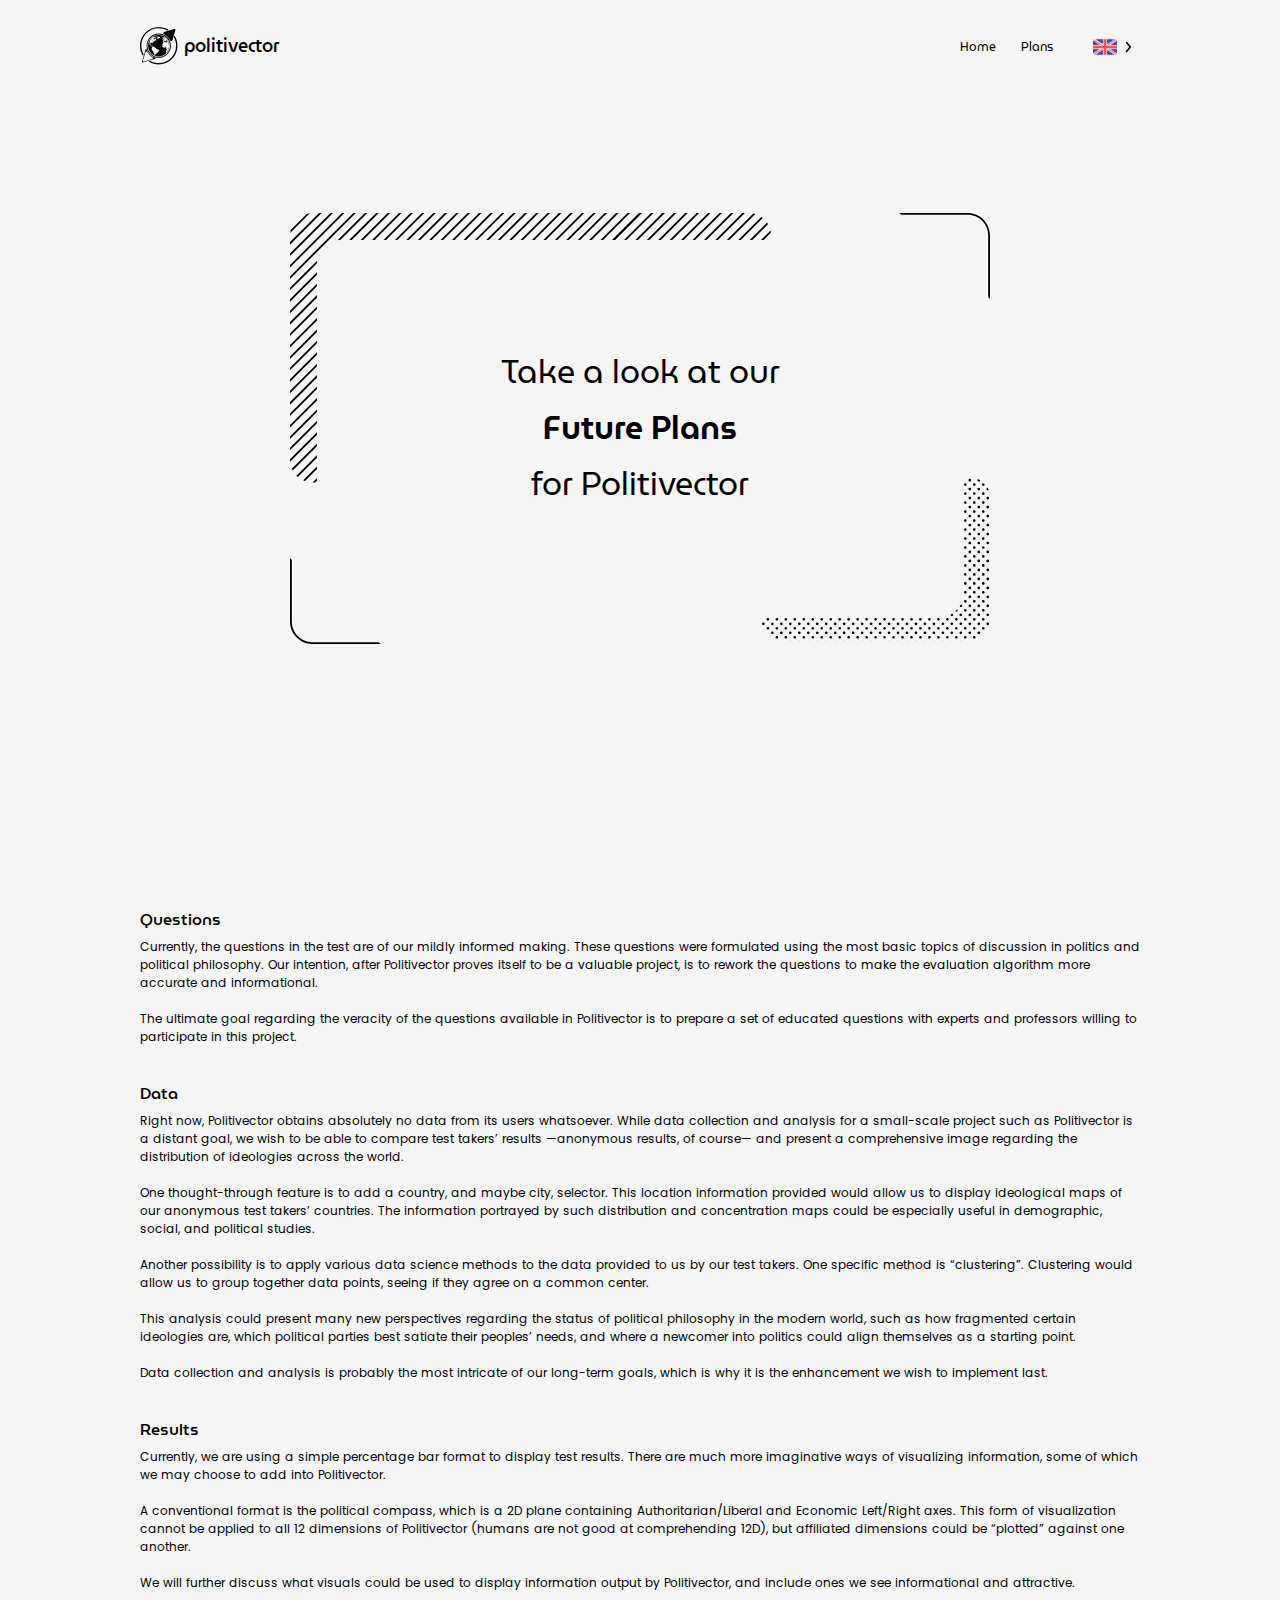
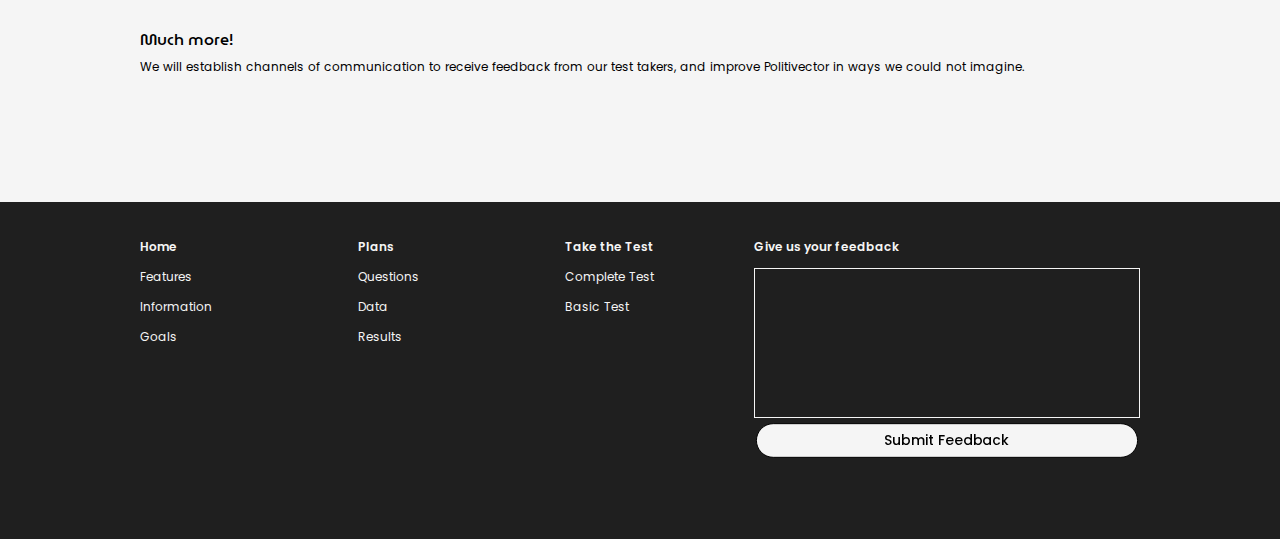
==== commit f3de0b89: "added data-locale and data-path attributes" ====
--- a/plans.html
+++ b/plans.html
@@ -123,7 +123,7 @@
                 <li><a class="link" href="index.html">Home</a></li>
                 <li><a class="link" href="plans.html">Plans</a></li>
                 <li>
-                    <div id="language-selector">
+                    <div id="language-selector" data-locale="en" data-path="/plans">
                         <!-- Generated by JS -->
                     </div>
                 </li>
